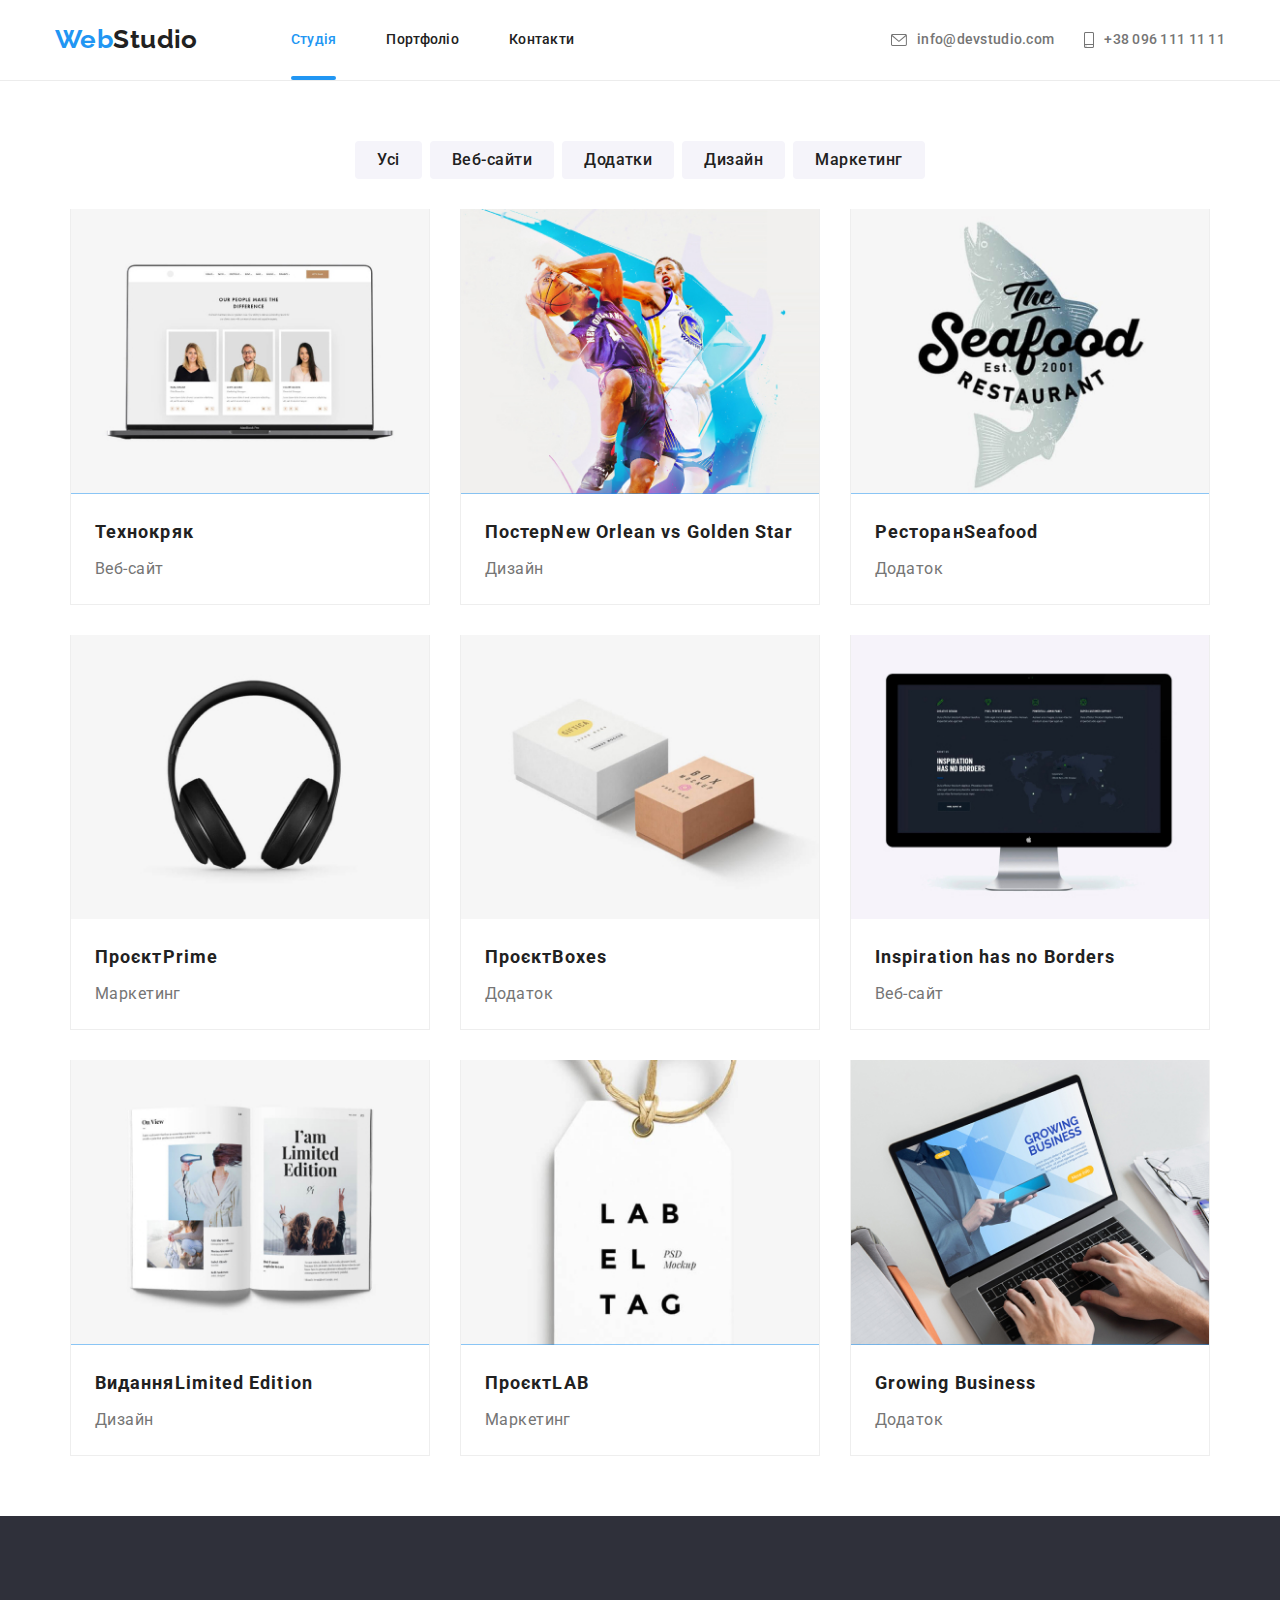
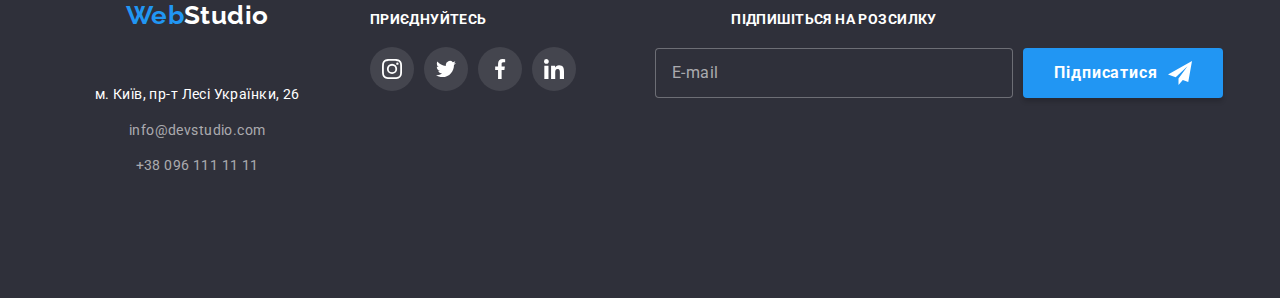
==== portfolio.html @ 37d32619 "adaptive" ====
<!DOCTYPE html>
<html lang="uk">

<head>
    <meta charset="UTF-8">
    <meta http-equiv="X-UA-Compatible" content="IE=edge">
    <meta name="viewport" content="width=device-width, initial-scale=1.0">
    <title>Document</title>
    <link rel="preconnect" href="https://fonts.googleapis.com">
    <link rel="preconnect" href="https://fonts.gstatic.com" crossorigin>
    <link
        href="https://fonts.googleapis.com/css2?family=Raleway:wght@700&family=Roboto:wght@400;500;700;900&display=swap"
        rel="stylesheet">
    <link rel="stylesheet"
        href="https://cdnjs.cloudflare.com/ajax/libs/modern-normalize/1.1.0/modern-normalize.min.css">
    <link rel="stylesheet" href="./css/styles.css">
    <link rel="stylesheet" href="./css/main.min.css">
</head>

<body>

    <!--header-->
    <header class="header">
        <div class="container cont-header">
            <nav class="navigation">
                <a href="./index.html" class="logo link"><span class="navigation__web">Web</span>Studio</a>
                <ul class="navigation-list list">
                    <li class="navigation-list__item"><a href="./index.html"
                            class="navigation-list__link navigation-list__link--current link">Студія</a></li>
                    <li class="navigation-list__item"><a href="./portfolio.html"
                            class="navigation-list__link link">Портфоліо</a></li>
                    <li class="navigation-list__item"><a href="#" class="navigation-list__link link">Контакти</a></li>
                </ul>
            </nav>
            <ul class="connection list">
                <li class="connection__item"><a href="mailto:info@devstudio.com" class="connection__contact link">
                        <svg class="mail-icon">
                            <use href="./images/icons.svg#icon-envelope"></use>
                        </svg>info@devstudio.com</a></li>
                <li class="connection__item"><a href="tel:+380961111111" class="connection__contact link">
                        <svg class="tell-icon">
                            <use href="./images/icons.svg#icon-smartphone"></use>
                        </svg>+38 096 111 11 11</a></li>
            </ul>
            <button type="button" class="menu-open" aria-expanded="false" aria-controls="mobile-menu">
                <svg width="40" height="40">
                    <use class="icon-menu" href="./images/icons.svg#icon-menu"></use>
                </svg>
            </button>
        </div>
        <div class="mobile-menu is-hidden">
            <div class="container">
                <div class="menu-content">
                    <div>
                        <button type="button" class="menu-close">
                            <svg width="40" height="40">
                                <use class="icon-cross" href="./images/icons.svg#icon-cross"></use>
                            </svg>
                        </button>

                        <nav class="mob-navigation">
                            <ul class="mob-navigation-list list">
                                <li class="mob-navigation-item"><a href="./index.html"
                                        class="mob-navigation-link mob-navigation-link--current link">Студія</a></li>
                                <li class="mob-navigation-item"><a href="./portfolio.html"
                                        class="mob-navigation-link link">Портфоліо</a></li>
                                <li class="mob-navigation-item"><a href="#"
                                        class="mob-navigation-link link">Контакти</a>
                                </li>
                            </ul>
                        </nav>
                    </div>
                    <div>
                        <ul class="mob-connection list">
                            <li class="mob-connection-item"><a href="tel:+380961111111" class="connection__tel link">
                                    +38 096 111 11 11</a></li>
                            <li class="mob-connection-item"><a href="mailto:info@devstudio.com"
                                    class="connection__email link">
                                    info@devstudio.com</a></li>
                        </ul>
                        <ul class="mob-social list">
                            <li class="mob-social-item"><a href="#" class="mob-social-link link">Instagram</a></li>
                            <li class="mob-social-item"><a href="#" class="mob-social-link link">Twitter</a></li>
                            <li class="mob-social-item"><a href="#" class="mob-social-link link">Facebook</a></li>
                            <li class="mob-social-item"><a href="#" class="mob-social-link link">LinkedIn</a></li>
                        </ul>
                    </div>
                </div>
            </div>
        </div>
    </header>

    <!-- Main-->
    <main class="main">
        <section class="projects section">
            <div class="container card-list">
                <h1 class="card-list__title visually-hidden">Проєкти</h1>
                <ul class="button list">
                    <li class="button__item"><button type="button" class="button__text">Усі</button></li>
                    <li class="button__item"><button type="button" class="button__text">Веб-сайти</button></li>
                    <li class="button__item"><button type="button" class="button__text">Додатки</button></li>
                    <li class="button__item"><button type="button" class="button__text">Дизайн</button></li>
                    <li class="button__item"><button type="button" class="button__text">Маркетинг</button></li>
                </ul>

                <ul class="card-list__set list">
                    <li class="card-list__item"><a href="#" class="card-list__link list link">
                            <div class="card-list__thumb">
                                <img src="./images/project1.jpg" class="card-list__image" alt="Проєкт1" width="370">
                                <p class="card-list__cover-text">
                                    Ресурс пропонує комплексні пропозиції з різним рівнем функціоналу та сервісів. Все
                                    це дозволить відвідувачу отримати вичерпні відомості про компанію чи приватну особу.
                                </p>
                            </div>
                            <div class="card-list__border">
                                <h2 class="card-list__name">Технокряк</h2>
                                <p class="card-list__text">Веб-сайт</p>
                            </div>
                        </a>
                    </li>
                    <li class="card-list__item"><a href="#" class="card-list__link list link">
                            <div class="card-list__thumb">
                                <img src="./images/project2.jpg" class="card-list__image" alt="Проєкт2" width="370">
                                <p class="card-list__cover-text">
                                    Ресурс пропонує комплексні пропозиції з різним рівнем функціоналу та сервісів. Все
                                    це дозволить відвідувачу отримати вичерпні відомості про компанію чи приватну особу.
                                </p>
                            </div>
                            <div class="card-list__border">
                                <h2 class="card-list__name">Постер<span lang="en">New Orlean vs Golden Star</span></h2>
                                <p class="card-list__text">Дизайн</p>
                            </div>
                        </a>
                    </li>
                    <li class="card-list__item"><a href="#" class="card-list__link list link">
                            <div class="card-list__thumb">
                                <img src="./images/project3.jpg" class="card-list__image" alt="Проєкт3" width="370">
                                <p class="card-list__cover-text">
                                    Ресурс пропонує комплексні пропозиції з різним рівнем функціоналу та сервісів. Все
                                    це дозволить відвідувачу отримати вичерпні відомості про компанію чи приватну особу.
                                </p>
                            </div>
                            <div class="card-list__border">
                                <h2 class="card-list__name">Ресторан<span lang="en">Seafood</span></h2>
                                <p class="card-list__text">Додаток</p>
                            </div>
                        </a>
                    </li>
                    <li class="card-list__item"><a href="#" class="card-list__link list link">
                            <div class="card-list__thumb">
                                <img src="./images/project4.jpg" class="card-list__image" alt="Проєкт4" width="370">
                                <p class="card-list__cover-text">
                                    Ресурс пропонує комплексні пропозиції з різним рівнем функціоналу та сервісів. Все
                                    це дозволить відвідувачу отримати вичерпні відомості про компанію чи приватну особу.
                                </p>
                            </div>
                            <div class="card-list__border">
                                <h2 class="card-list__name">Проєкт<span lang="en">Prime</span></h2>
                                <p class="card-list__text">Маркетинг</p>
                            </div>
                        </a>
                    </li>
                    <li class="card-list__item"><a href="#" class="card-list__link list link">
                            <div class="card-list__thumb">
                                <img src="./images/project5.jpg" class="card-list__image" alt="Проєкт5" width="370">
                                <p class="card-list__cover-text">
                                    Ресурс пропонує комплексні пропозиції з різним рівнем функціоналу та сервісів. Все
                                    це дозволить відвідувачу отримати вичерпні відомості про компанію чи приватну особу.
                                </p>
                            </div>
                            <div class="card-list__border">
                                <h2 class="card-list__name">Проєкт<span lang="en">Boxes</span></h2>
                                <p class="card-list__text">Додаток</p>
                            </div>
                        </a>
                    </li>
                    <li class="card-list__item"><a href="#" class="card-list__link list link">
                            <div class="card-list__thumb">
                                <img src="./images/project6.jpg" class="card-list__image" alt="Проєкт6" width="370">
                                <p class="card-list__cover-text">
                                    Ресурс пропонує комплексні пропозиції з різним рівнем функціоналу та сервісів. Все
                                    це дозволить відвідувачу отримати вичерпні відомості про компанію чи приватну особу.
                                </p>
                            </div>
                            <div class="card-list__border">
                                <h2 class="card-list__name"><span lang="en">Inspiration has no Borders</span></h2>
                                <p class="card-list__text">Веб-сайт</p>
                            </div>
                        </a>
                    </li>
                    <li class="card-list__item"><a href="#" class="card-list__link list link">
                            <div class="card-list__thumb">
                                <img src="./images/project7.jpg" class="card-list__image" alt="Проєкт7" width="370">
                                <p class="card-list__cover-text">
                                    Ресурс пропонує комплексні пропозиції з різним рівнем функціоналу та сервісів. Все
                                    це дозволить відвідувачу отримати вичерпні відомості про компанію чи приватну особу.
                                </p>
                            </div>
                            <div class="card-list__border">
                                <h2 class="card-list__name">Видання<span lang="en">Limited Edition</span></h2>
                                <p class="card-list__text">Дизайн</p>
                            </div>
                        </a>
                    </li>
                    <li class="card-list__item"><a href="#" class="card-list__link list link">
                            <div class="card-list__thumb">
                                <img src="./images/project8.jpg" class="card-list__image" alt="Проєкт8" width="370">
                                <p class="card-list__cover-text">
                                    Ресурс пропонує комплексні пропозиції з різним рівнем функціоналу та сервісів. Все
                                    це дозволить відвідувачу отримати вичерпні відомості про компанію чи приватну особу.
                                </p>
                            </div>
                            <div class="card-list__border">
                                <h2 class="card-list__name">Проєкт<span lang="en">LAB</span></h2>
                                <p class="card-list__text">Маркетинг</p>
                            </div>
                        </a>
                    </li>
                    <li class="card-list__item"><a href="#" class="card-list__link list link">
                            <div class="card-list__thumb">
                                <img src="./images/project9.jpg" class="card-list__image" alt="Проєкт9" width="370">
                                <p class="card-list__cover-text">
                                    Ресурс пропонує комплексні пропозиції з різним рівнем функціоналу та сервісів. Все
                                    це дозволить відвідувачу отримати вичерпні відомості про компанію чи приватну особу.
                                </p>
                            </div>
                            <div class="card-list__border">
                                <h2 class="card-list__name"><span lang="en">Growing Business</span></h2>
                                <p class="card-list__text">Додаток</p>
                            </div>
                        </a>
                    </li>
                </ul>
            </div>
        </section>
    </main>

    <!--footer-->

    <footer class="footer">
        <div class="footer-cont container">
            <div class="footer-cont_wrap">
                <div class="address">
                    <a href="./index.html" class="logo address__logo link"><span class="logo__web">Web</span>Studio</a>
                    <address>
                        <ul class="address__list list">
                            <li class="address__item"><a class="address__map link"
                                    href="https://goo.gl/maps/vWbxdvANgkh5WYvK6" target="_blank"
                                    rel="noopener noreferrer nofollow">м. Київ, пр-т Лесі Українки, 26</a>
                            </li>
                            <li class="address__item"><a href="mailto:info@devstudio.com" class="address__mail link">
                                    info@devstudio.com</a></li>
                            <li class="address__item"> <a href="tel:+380961111111" class="address__tel link">+38 096 111
                                    11
                                    11</a>
                            </li>
                        </ul>
                    </address>
                </div>
                <div class="footer__soc-container">
                    <p class="footer__title">приєднуйтесь</p>
                    <ul class="social list">
                        <li class="social__item social__item--gap"><a href=""
                                class="social__link social__link--color social__link--background-color link">
                                <svg width="20" height="20" class="social__icons">
                                    <use href="./images/icons.svg#icon-instagram"></use>
                                </svg>
                            </a>
                        </li>
                        <li class="social__item social__item--gap"><a href=""
                                class="social__link social__link--color social__link--background-color link">
                                <svg width="20" height="20" class="social__icons">
                                    <use href="./images/icons.svg#icon-twitter"></use>
                                </svg>
                            </a>
                        </li>
                        <li class="social__item social__item--gap"><a href=""
                                class="social__link social__link--color social__link--background-color link">
                                <svg width="20" height="20" class="social__icons">
                                    <use href="./images/icons.svg#icon-facebook"></use>
                                </svg>
                            </a>
                        </li>
                        <li class="social__item social__item--gap"><a href=""
                                class="social__link social__link--color social__link--background-color link">
                                <svg width="20" height="20" class="social__icons">
                                    <use href="./images/icons.svg#icon-linkedin"></use>
                                </svg>
                            </a>
                        </li>
                    </ul>
                </div>
            </div>

            <form class="subscription">
                <div class="input-set">
                    <label for="email" class="input-set__title">Підпишіться на розсилку</label>
                    <input type="email" name="e-mail" id="e-mail" class="input-set__input" placeholder="E-mail">
                </div>
                <button type="submit" class="subscription-button">Підписатися
                    <svg class="subscription-button__icon" width="24" height="24">
                        <use href="./images/icons.svg#icon-send"></use>
                    </svg>
                </button>
            </form>
        </div>
    </footer>

</body>

</html>
---- css/styles.css ----
html {
  box-sizing: border-box;
}
*,
*::before,
*::after {
  box-sizing: inherit;
}

:root {
  --primary-title-color: #212121;
  --primary-text-color: #757575;
  --accent-color: #2196f3;
  --primary-white-color: #ffffff;
  --secondary-bg-color: #2f303a;
  --third-bg-color: #f5f4fa;
  --footer-color: rgba(255, 255, 255, 0.6);
  --hero-btn-background: #188ce8;
  --header-border-color: #ececec;
  --project-border-color: #eeeeee;
  --secondary-text-color: #afb1b8;
  --bg-footer-soc: rgba(255, 255, 255, 0.1);
  --bg-cover-color: rgba(33, 150, 243, 0.9);
  --backdrop-color: rgba(0, 0, 0, 0.2);
  --activity-bg-color: rgba(47, 48, 58, 0.8);
  --modal-border-color: rgba(33, 33, 33, 0.2);
  --placeholder-color: rgba(117, 117, 117, 0.5);
  --border-input-color: rgba(255, 255, 255, 0.3);

  --transition-timing: cubic-bezier(0.4, 0, 0.2, 1);

  --main-font: "Roboto", sans-serif;
}

p,
h1,
h2,
h3 {
  margin: 0;
}
ul {
  margin: 0px;
}

body {
  font-family: var(--main-font);
  font-size: 14px;
  line-height: 1.71;
  letter-spacing: 0.03em;
  color: var(--primary-text-color);
  background-color: var(--primary-white-color);
}
.header-link,
.link {
  text-decoration: none;
}
.list {
  list-style: none;
  padding: 0;
  margin: 0;
}
.visually-hidden {
  position: absolute;
  width: 1px;
  height: 1px;
  margin: -1px;
  border: 0;
  padding: 0;
  white-space: nowrap;
  clip-path: inset(100%);
  clip: rect(0 0 0 0);
  overflow: hidden;
}
.container {
  width: 1200px;
  margin: 0 auto;
  padding-left: 15px;
  padding-right: 15px;
}
.section {
  padding-top: 60px;
  padding-bottom: 60px;
}

/* HEADER */

.cont-header {
  display: flex;
  align-items: center;
}
.header {
  border-bottom: 1px solid var(--header-border-color);
}
.logo {
  display: flex;
  padding-top: 24px;
  padding-bottom: 24px;
  margin-right: 93px;
  font-family: "Raleway", sans-serif;
  font-weight: 700;
  font-size: 26px;
  line-height: 1.19;
  color: var(--primary-title-color);
}
.navigation__web {
  font-family: "Raleway", sans-serif;
  font-weight: 700;
  font-size: 26px;
  line-height: 1.19;
  color: var(--accent-color);
}
.navigation {
  display: flex;
}
.navigation-list {
  display: flex;
  align-items: center;
}
.navigation-list .navigation-list__item:not(:last-child) {
  margin-right: 50px;
}

.navigation-list__link {
  position: relative;
  display: flex;
  font-weight: 500;
  font-size: 14px;
  line-height: 1.14;
  letter-spacing: 0.02em;
  color: var(--primary-title-color);
  transition: color 250ms cubic-bezier(0.4, 0, 0.2, 1);
  padding-top: 32px;
  padding-bottom: 32px;
}
.navigation-list__link:hover,
.navigation-list__link:focus {
  color: var(--accent-color);
}
.navigation-list__link--current::after {
  content: "";
  position: relative;
  display: block;
  width: 100%;
  height: 4px;
  background-color: var(--accent-color);
  border-radius: 2px;
  left: 0;
  bottom: 0;
  opacity: 1;
}
.navigation-list__link::after {
  content: "";
  position: absolute;
  display: block;
  width: 100%;
  height: 4px;
  background-color: var(--accent-color);
  border-radius: 2px;
  left: 0;
  bottom: 0;
  opacity: 0;
  transition: opacity 250ms cubic-bezier(0.4, 0, 0.2, 1);
}
.navigation-list__link:hover::after {
  opacity: 1;
}

.navigation-list__link--current {
  color: var(--accent-color);
}

.navigation-list__link--current::after {
  color: var(--accent-color);
  opacity: 1;
}
.navigation .navigation-list__item:not(:last-child) {
  margin-right: 30px;
}
.connection {
  display: flex;
  margin-left: auto;
  align-items: center;
}
.connection .connection__item:not(:last-child) {
  margin-right: 30px;
}
.connection__contact {
  display: flex;
  align-items: center;
  font-weight: 500;
  font-size: 12px;
  line-height: 1.14;
  letter-spacing: 0.02em;
  color: var(--primary-text-color);
  fill: var(--primary-text-color);
  text-decoration: none;
  transition: color 250ms cubic-bezier(0.4, 0, 0.2, 1);
}
.connection__contact:hover,
.connection__contact:focus {
  color: var(--accent-color);
}
.mail-icon {
  fill: currentColor;
  margin-right: 10px;
}
.tell-icon {
  fill: currentColor;
  margin-right: 10px;
}

/* STUDIO */

/* Hero */

.hero {
  background-color: var(--secondary-bg-color);
  text-align: center;
  background-image: linear-gradient(
      rgba(47, 48, 58, 0.4),
      rgba(47, 48, 58, 0.4)
    ),
    url("../images/herobg.jpg");
  background-repeat: no-repeat;
  background-size: cover;
  background-position: center;
  max-width: 1600px;
  padding-top: 200px;
  padding-bottom: 200px;
  margin: auto;
}
.hero-container {
  max-width: 696px;
}
.hero-container__title {
  display: inline-block;
  margin-bottom: 30px;
  font-weight: 900;
  font-size: 44px;
  line-height: 1.36;
  letter-spacing: 0.06em;
  text-transform: uppercase;
  color: var(--primary-white-color);
}
.btn {
  border: none;
  padding: 10px 32px;
  border-radius: 4px;
  min-width: 200px;
  font-family: inherit;
  font-weight: 700;
  font-size: 16px;
  line-height: 1.9;
  letter-spacing: 0.06em;
  color: var(--primary-white-color);
  background: var(--accent-color);
  cursor: pointer;
  transition: color 250ms cubic-bezier(0.4, 0, 0.2, 1);
}
.btn:hover,
.btn:focus {
  background-color: var(--hero-btn-background);
}

/* Features */

.feature__list {
  display: flex;
}

.feature-list__item {
  width: 270px;
}
.feature-list__icon {
  display: flex;
  width: 270px;
  height: 120px;
  align-items: center;
  justify-content: center;
  background-color: var(--third-bg-color);
  margin-bottom: 30px;
  border-radius: 4px;
}

.feature-list__name {
  margin-bottom: 10px;
  font-size: 14px;
  line-height: 1.17;
  letter-spacing: 0.03em;
  text-transform: uppercase;
  color: var(--primary-title-color);
}
/* .feature__list .feature-list__item:not(:last-child) {
  margin-right: 30px; */
/* } */
/* Activity */

.no-padding {
  padding-top: 0;
}
.cards__title {
  margin-bottom: 50px;
  font-size: 36px;
  line-height: 1.17;
  text-align: center;
  color: var(--primary-title-color);
}
.cards__list {
  display: flex;
}
.cards__list .cards__item:not(:last-child) {
  margin-right: 30px;
}
.cards__img {
  display: block;
  width: 100%;
  height: auto;
}
.cards__thumb {
  position: relative;
}
.cards__text {
  position: absolute;
  bottom: 0;
  display: flex;
  align-items: center;
  justify-content: center;
  height: 70px;
  width: 100%;
  font-weight: 700;
  font-size: 14px;
  line-height: 1.14;
  text-align: center;
  letter-spacing: 0.03em;
  text-transform: uppercase;
  color: var(--primary-white-color);
  background-color: var(--activity-bg-color);
}

/* Staff */

.team {
  background-color: var(--third-bg-color);
}
.card-set__list {
  display: flex;
}
.card-set__item {
  width: 270px;
  box-shadow: 0px 1px 3px rgba(0, 0, 0, 0.12), 0px 1px 1px rgba(0, 0, 0, 0.14),
    0px 2px 1px rgba(0, 0, 0, 0.2);
  border-radius: 0px 0px 4px 4px;
  background-color: var(--primary-white-color);
  padding-bottom: 30px;
}
/* .card-set__list .card-set__item:not(:last-child) {
  margin-right: 0px;
} */
.card-set__title {
  margin-bottom: 50px;
  font-size: 36px;
  line-height: 1.17;
  text-align: center;
  color: var(--primary-title-color);
}
.card-set__card {
  margin-top: 0;
  margin-bottom: 30px;
}
.card-set__name {
  margin-bottom: 10px;
  font-weight: 500;
  font-size: 16px;
  line-height: 1.19;
  text-align: center;
  color: var(--primary-title-color);
}
.card-set__text {
  margin-bottom: 30px;
  font-size: 16px;
  line-height: 1.19;
  text-align: center;
  margin-bottom: 16px;
  color: var(--primary-text-color);
}
.social {
  display: flex;
  justify-content: center;
  align-items: center;
}
.social__item {
  width: 44px;
  height: 44px;
}
.social__icons {
  fill: currentColor;
}
.social__item:not(:last-child) {
  margin-right: 10px;
}
.social__link {
  width: 100%;
  height: 100%;
  display: flex;
  border-radius: 50%;
  justify-content: center;
  align-items: center;
  color: var(--secondary-text-color);
  transition: background-color 250ms cubic-bezier(0.4, 0, 0.2, 1),
    color 250ms cubic-bezier(0.4, 0, 0.2, 1);
}
.social__link:hover,
.social__link:focus {
  color: var(--primary-white-color);
  background-color: var(--accent-color);
}

/*Customers*/

.icon-set__list {
  display: flex;
}
.icon-set__title {
  margin-bottom: 50px;
  font-size: 36px;
  line-height: 1.17;
  text-align: center;
  color: var(--primary-title-color);
}
.icon-set__item {
  width: 170px;
  height: 92px;
}

.icon-set__link {
  width: 100%;
  height: 100%;
  display: flex;
  justify-content: center;
  align-items: center;
  color: var(--secondary-text-color);
  border: 1px solid var(--secondary-text-color);
  border-radius: 4px;
  transition: color 250ms cubic-bezier(0.4, 0, 0.2, 1),
    border 250ms cubic-bezier(0.4, 0, 0.2, 1);
}
.icon-set__link:hover {
  color: var(--accent-color);
  border: 1px solid var(--accent-color);
}
/* .icon-set__item:not(:last-child) {
  margin-right: 30px;
} */
.icon-set__icon {
  fill: currentColor;
}

/* PORTFOLIO */

.button {
  display: flex;
  margin-bottom: 50px;
  justify-content: center;
}
.button .button__item:not(:last-child) {
  margin-right: 8px;
}
.button__text {
  padding: 6px 22px;
  border-radius: 4px;
  border: none;
  font-family: inherit;
  font-weight: 500;
  font-size: 16px;
  line-height: 1.63;
  letter-spacing: 0.03em;
  color: var(--primary-title-color);
  background: var(--third-bg-color);
  cursor: pointer;
  transition: color 250ms cubic-bezier(0.4, 0, 0.2, 1),
    background-color 250ms cubic-bezier(0.4, 0, 0.2, 1),
    box-shadow 250ms cubic-bezier(0.4, 0, 0.2, 1);
}
.button__text:hover,
.button__text:focus {
  color: var(--primary-white-color);
  background: var(--accent-color);
  box-shadow: 0px 3px 1px rgba(0, 0, 0, 0.1), 0px 1px 2px rgba(0, 0, 0, 0.08),
    0px 2px 2px rgba(0, 0, 0, 0.12);
}
.card-list__set {
  display: flex;
  flex-wrap: wrap;
}
.card-list__item {
  /* width: 370px; */
  /* margin-right: 30px;
  margin-bottom: 30px; */
  border-left: 1px solid var(--project-border-color);
  border-bottom: 1px solid var(--project-border-color);
  border-right: 1px solid var(--project-border-color);
}
.card-list__item:nth-last-child(-n + 3) {
  margin-bottom: 0;
}
.card-list__item:nth-child(3n) {
  margin-right: 0;
}
.card-list__image {
  margin-top: 0;
}
.card-list__thumb {
  position: relative;
  overflow: hidden;
}
.card-list__image {
  display: block;
  height: auto;
  width: 100%;
}
.card-list__cover-text {
  position: absolute;
  top: 0;
  font-weight: 400;
  font-size: 18px;
  line-height: 1.6;
  letter-spacing: 0.03em;
  color: var(--primary-white-color);
  background-color: var(--bg-cover-color);
  padding: 63px 24px;
  height: 100%;
  transform: translateY(100%);
  transition: transform 250ms cubic-bezier(0.4, 0, 0.2, 1);
}
.card-list__item:hover .card-list__cover-text {
  transform: translateY(0);
}
.card-list__name {
  margin-bottom: 4px;
  font-size: 18px;
  line-height: 2;
  letter-spacing: 0.06em;
  color: var(--primary-title-color);
}
.card-list__text {
  font-size: 16px;
  line-height: 1.88;
  color: var(--primary-text-color);
}
.card-list__title,
.card-list__text {
  text-decoration: none;
}
.card-list__border {
  padding-top: 20px;
  padding-bottom: 20px;
  padding-left: 24px;
  padding-right: 24px;
}
.card-list__link {
  display: block;
  transform: box-shadow 250ms cubic-bezier(0.4, 0, 0.2, 1);
}
.card-list__link:hover,
.card-list__link:focus {
  box-shadow: 0px 1px 1px rgba(0, 0, 0, 0.12), 0px 4px 4px rgba(0, 0, 0, 0.06),
    1px 4px 6px rgba(0, 0, 0, 0.16);
}

/* footer */

.footer {
  padding-top: 60px;
  padding-bottom: 60px;
  display: block;
  background: var(--secondary-bg-color);
}
.footer-cont {
  display: flex;
  align-items: baseline;
}
.address__logo {
  display: block;
  margin-top: 0;
  margin-bottom: 28px;
  font-family: "Raleway";
  font-weight: 700;
  font-size: 26px;
  line-height: 1.19;
  color: var(--primary-white-color);
}
.logo__web {
  font-family: "Raleway";
  font-weight: 700;
  font-size: 26px;
  line-height: 1.19;
  color: var(--accent-color);
}
.address__map {
  display: block;
  margin-top: 0;
  font-style: normal;
  color: var(--primary-white-color);
  transition: color 250ms cubic-bezier(0.4, 0, 0.2, 1);
}
.address___map:hover,
.address__map:focus {
  color: var(--accent-color);
}
.address__mail {
  display: block;
  margin-top: 0;
  font-style: normal;
  color: var(--footer-color);
  transition: color 250ms cubic-bezier(0.4, 0, 0.2, 1);
}
.address__mail:hover {
  color: var(--accent-color);
}
.address__tel {
  display: block;
  margin-top: 0;
  font-style: normal;
  color: var(--footer-color);
  transition: color 250ms cubic-bezier(0.4, 0, 0.2, 1);
}
.address__tel:hover {
  color: var(--accent-color);
}
.address__list .address__item:not(:last-child) {
  margin-bottom: 12px;
}
.footer__address {
  display: inline-block;
}
.footer__soc-container {
  display: inline-block;
  /* margin-left: 70px; */
}
.footer__title {
  font-weight: 700;
  margin-bottom: 20px;
  font-size: 14px;
  line-height: 1.17;
  letter-spacing: 0.03em;
  text-transform: uppercase;
  color: var(--primary-white-color);
}

.social__item--gap:not(:last-child) {
  margin-right: 10px;
}
.social__link--color {
  color: var(--primary-white-color);
}
.social__link--background-color {
  background-color: var(--bg-footer-soc);
}

.input-set {
  /* display: inline-block; */
  display: flex;
  flex-direction: column;
}
.input-set__title {
  font-weight: 700;
  font-size: 14px;
  line-height: 1.14;
  letter-spacing: 0.03em;
  text-transform: uppercase;
  color: var(--primary-white-color);
}
.input-set__input {
  width: 100%;
  height: 50px;
  outline: none;
  color: var(--primary-white-color);
  border: 1px solid var(--border-input-color);
  border-radius: 4px;
  background-color: var(--secondary-bg-color);

  display: flex;
  align-items: center;
  padding-left: 16px;
  margin-top: 20px;
}
.input-set__input::placeholder {
  font-weight: 400;
  font-size: 16px;
  line-height: 1.25;
  letter-spacing: 0.03em;
  color: var(--footer-color);
  transition: border-color 250ms cubic-bezier(0.4, 0, 0.2, 1);
}
.input-set__input:hover,
.input-set__input:focus {
  border-color: var(--accent-color);
}
.subscription-button {
  display: flex;
  justify-content: center;
  align-items: center;
  border: none;
  border-radius: 4px;
  min-width: 200px;
  height: 50px;
  font-family: inherit;
  font-weight: 700;
  font-size: 16px;
  line-height: 1.88;
  padding: 6px 22px;
  letter-spacing: 0.06em;
  color: var(--primary-white-color);
  background: var(--accent-color);
  box-shadow: 0px 4px 4px rgba(0, 0, 0, 0.15);
  margin-left: 10px;
  cursor: pointer;
  transition: color 250ms cubic-bezier(0.4, 0, 0.2, 1);
}
.subscription-button:hover,
.subscription-button:focus {
  background-color: var(--hero-btn-background);
}
.subscription-button__icon {
  fill: currentColor;
  margin-left: 10px;
}
.subscription {
  display: flex;
  align-items: flex-end;
  margin-left: auto;
}

.backdrop {
  position: fixed;
  top: 0;
  left: 0;
  width: 100%;
  height: 100%;
  background-color: var(--backdrop-color);
  transition: opacity 250ms cubic-bezier(0.4, 0, 0.2, 1),
    visibility 250ms cubic-bezier(0.4, 0, 0.2, 1);
}
.modal {
  position: absolute;
  top: 50%;
  left: 50%;
  transform: translate(-50%, -50%) scale(1);
  width: 528px;
  min-height: 581px;
  background-color: var(--primary-white-color);
  border-radius: 4px;
  transition: transform 250ms cubic-bezier(0.4, 0, 0.2, 1);
  padding: 40px;
}
.backdrop.is-hidden .modal {
  transform: translate(-50%, -50%) scaleY(0);
}
.modal-close {
  position: absolute;
  display: flex;
  top: 8px;
  right: 8px;
  width: 30px;
  height: 30px;
  background-color: var(--primary-white-color);
  border: 1px solid rgba(0, 0, 0, 0.1);
  border-radius: 50%;
  align-items: center;
  justify-content: center;
  cursor: pointer;
  transition: fill 250ms cubic-bezier(0.4, 0, 0.2, 1);
}
.modal-close:hover,
.modal-close:focus {
  fill: var(--accent-color);
}
.backdrop.is-hidden {
  visibility: hidden;
  opacity: hidden;
  pointer-events: none;
}

.form__heading {
  font-weight: 700;
  font-size: 20px;
  line-height: 1.15;
  letter-spacing: 0.03em;
  color: var(--primary-title-color);
  margin-bottom: 12px;
  text-align: center;
}
.input-wrapper__input {
  display: flex;
  outline: none;
  width: 100%;
  height: 40px;
  border: 1px solid var(--modal-border-color);
  border-radius: 4px;
  padding-left: 42px;
  margin-bottom: 10px;
  cursor: pointer;
  transition: border-color 250ms cubic-bezier(0.4, 0, 0.2, 1);
}
.input-group {
  display: block;
}

.input-group__text {
  display: block;
  font-weight: 400;
  font-size: 12px;
  line-height: 1.17;
  letter-spacing: 0.01em;
  color: var(--primary-text-color);
  margin-bottom: 4px;
}
.input-group__input {
  display: flex;
  width: 100%;
  height: 120px;
  border: 1px solid var(--modal-border-color);
  border-radius: 4px;
  padding: 12px 16px;
  resize: none;
  margin-bottom: 20px;
  cursor: pointer;
  outline: none;

  transition: border-color 250ms cubic-bezier(0.4, 0, 0.2, 1);
}
.input-group__input:hover,
.input-group__input:focus {
  border-color: var(--accent-color);
}
.input-wrapper__icon {
  position: absolute;
  top: 50%;
  left: 12px;
  transform: translateY(-50%);
  transition: fill 250ms cubic-bezier(0.4, 0, 0.2, 1);
}
.input-wrapper {
  position: relative;
}
.input-wrapper__input:hover,
.input-wrapper__input:focus {
  border-color: var(--accent-color);
}
.input-wrapper__input:hover + svg,
.input-wrapper__input:focus + svg {
  fill: var(--accent-color);
}
.input-group__input::placeholder {
  font-weight: 400;
  font-size: 12px;
  line-height: 1.17;
  letter-spacing: 0.01em;
  color: var(--placeholder-color);
}

/*checkbox*/

.input-group__label {
  display: flex;
  align-items: center;
  justify-content: center;
  margin-top: 0;
  font-size: 14px;
}
.input-group__a-checkbox {
  color: rgba(33, 150, 243, 1);
}
.input-group__check {
  width: 16px;
  height: 15px;
  border: 2px solid var(--primary-title-color);
  border-radius: 2px;
  margin-right: 8px;
  display: flex;
  align-items: center;
  justify-content: center;
  transition: fill 250ms cubic-bezier(0.4, 0, 0.2, 1);
}
.input-group__check svg {
  fill: transparent;
}
.input-group__checkbox:checked + label > .input-group__check {
  border: none;
  background-color: var(--accent-color);
}
.input-group__checkbox:checked + label > .input-group__check svg {
  fill: var(--primary-white-color);
}
.send-button {
  border: none;
  padding: 10px 52px;
  border-radius: 4px;
  min-width: 200px;

  font-family: inherit;
  font-weight: 700;
  font-size: 16px;
  line-height: 1.9;
  letter-spacing: 0.06em;
  color: var(--primary-white-color);
  background: var(--accent-color);
  box-shadow: 0px 4px 4px rgba(0, 0, 0, 0.15);
  cursor: pointer;
  transition: color 250ms cubic-bezier(0.4, 0, 0.2, 1);
  display: block;
  margin-top: 30px;
  margin-bottom: 0;
  margin-left: auto;
  margin-right: auto;
}
.send-button:hover,
.send-button:focus {
  background-color: var(--hero-btn-background);
}
---- css/main.min.css ----
p,h1,h2,h3{margin:0}ul{margin:0px}.list{padding:0;margin:0}html{box-sizing:border-box}.navigation__link,.link{text-decoration:none}.list{list-style:none}body{font-family:var(--main-font);font-size:14px;line-height:1.71;letter-spacing:.03em;color:var(--primary-text-color);background-color:var(--primary-white-color)}*,*::before,*::after{box-sizing:inherit}button{cursor:pointer}.visually-hidden{position:absolute;width:1px;height:1px;margin:-1px;border:0;padding:0;white-space:nowrap;-webkit-clip-path:inset(100%);clip-path:inset(100%);clip:rect(0 0 0 0);overflow:hidden}:root{--primary-title-color: #212121;--primary-text-color: #757575;--accent-color: #2196f3;--primary-white-color: #ffffff;--secondary-bg-color: #2f303a;--third-bg-color: #f5f4fa;--footer-color: rgba(255, 255, 255, 0.6);--hero-btn-background: #188ce8;--header-border-color: #ececec;--project-border-color: #eeeeee;--secondary-text-color: #afb1b8;--bg-footer-soc: rgba(255, 255, 255, 0.1);--bg-cover-color: rgba(33, 150, 243, 0.9);--backdrop-color: rgba(0, 0, 0, 0.2);--activity-bg-color: rgba(47, 48, 58, 0.8);--modal-border-color: rgba(33, 33, 33, 0.2);--placeholder-color: rgba(117, 117, 117, 0.5);--border-input-color: rgba(255, 255, 255, 0.3);--transition-timing: cubic-bezier(0.4, 0, 0.2, 1);--main-font: "Roboto", sans-serif}.container{width:100%;margin:0 auto;padding-left:15px;padding-right:15px}@media screen and (min-width: 480px){.container{width:480px}}@media screen and (min-width: 768px){.container{width:768px}}@media screen and (min-width: 1200px){.container{width:1200px}}@media screen and (max-width: 480px){.section{padding-top:60px;padding-bottom:60px}}.cont-header{display:flex;align-items:center;height:80px}.header{border-bottom:1px solid var(--header-border-color);position:relative}.logo{display:flex;padding-top:24px;padding-bottom:24px;margin-right:auto;font-family:"Raleway",sans-serif;font-weight:700;font-size:26px;line-height:1.19;color:var(--primary-title-color)}@media screen and (min-width: 768px){.logo{margin-right:88px}}@media screen and (min-width: 1200px){.logo{margin-right:93px}}.navigation__web{font-family:"Raleway",sans-serif;font-weight:700;font-size:26px;line-height:1.19;color:var(--accent-color)}.navigation{display:flex}.navigation-list{display:flex;align-items:center;display:none}.navigation-list .navigation-list__item:not(:last-child){margin-right:50px}@media screen and (min-width: 768px){.navigation-list{display:flex;margin-right:50px}}.navigation-list__link{position:relative;display:flex;font-weight:500;font-size:14px;line-height:1.14;letter-spacing:.02em;color:var(--primary-title-color);transition:color 250ms cubic-bezier(0.4, 0, 0.2, 1);padding-top:32px;padding-bottom:32px}.navigation-list__link:hover{color:var(--accent-color)}.navigation-list__link:hover::after{opacity:1}.navigation-list__link:focus{color:var(--accent-color)}.navigation-list__link::after{content:"";position:absolute;display:block;width:100%;height:4px;background-color:var(--accent-color);border-radius:2px;left:0;bottom:0;opacity:0;transition:opacity 250ms cubic-bezier(0.4, 0, 0.2, 1)}.navigation-list__link--current{color:var(--accent-color)}.navigation-list__link--current::after{content:"";position:absolute;display:block;width:100%;height:4px;background-color:var(--accent-color);border-radius:2px;left:0;bottom:0;opacity:1}.connection{display:flex;margin-left:auto;align-items:center;display:none}@media screen and (min-width: 768px){.connection .connection__item:not(:last-child){margin-right:0}}@media screen and (min-width: 1200px){.connection .connection__item:not(:last-child){margin-right:30px}}@media screen and (min-width: 768px){.connection{display:block}}@media screen and (min-width: 1200px){.connection{display:flex}}.connection__contact{display:flex;align-items:center;font-weight:500;font-size:12px;line-height:1.7;letter-spacing:.02em;color:var(--primary-text-color);fill:var(--primary-text-color);text-decoration:none;transition:color 250ms cubic-bezier(0.4, 0, 0.2, 1)}.connection__contact:hover,.connection__contact:focus{color:var(--accent-color)}@media screen and (min-width: 1200px){.connection__contact{font-size:14px;line-height:1.14}}.mail-icon{fill:currentColor;margin-right:10px}@media screen and (min-width: 768px){.mail-icon{height:10px;width:14px}}@media screen and (min-width: 1200px){.mail-icon{height:12px;width:16px}}.tell-icon{fill:currentColor;margin-right:10px}@media screen and (min-width: 768px){.tell-icon{height:14px;width:10px}}@media screen and (min-width: 1200px){.tell-icon{height:16px;width:10px}}.menu-open{display:inline-flex;margin-left:auto;padding:0;border:none;background-color:rgba(0,0,0,0);transition:fill 250ms cubic-bezier(0.4, 0, 0.2, 1)}.menu-open:hover,.menu-open:focus{fill:var(--accent-color)}@media screen and (min-width: 768px){.menu-open{display:none}}.mobile-menu{position:fixed;width:100vw;height:100vh;background-color:var(--primary-white-color);top:0px;left:0px;right:0px;transition:left 250ms cubic-bezier(0.4, 0, 0.2, 1),visibility 250ms cubic-bezier(0.4, 0, 0.2, 1)}.mobile-menu .container{display:block;height:100%;padding-left:40px}.mobile-menu.is-hidden{left:-1000px;right:auto}@media screen and (min-width: 768px){.mobile-menu{display:none}}.menu-close{display:block;margin-left:auto;margin-right:0;border:none;background-color:rgba(0,0,0,0);transition:fill 250ms cubic-bezier(0.4, 0, 0.2, 1)}.menu-close:hover,.menu-close:focus{fill:var(--accent-color)}.mob-navigation-link{font-weight:500;font-size:40px;line-height:1.18;letter-spacing:.02em;color:var(--primary-title-color)}.mob-navigation-link:hover,.mob-navigation-link:focus{color:var(--accent-color)}.mob-navigation-item:not(:last-child){margin-bottom:32px}.connection__tel{font-weight:500;font-size:34px;line-height:1.18;letter-spacing:.02em;color:var(--accent-color)}.connection__email{font-weight:500;font-size:24px;line-height:1.17;letter-spacing:.02em;color:var(--primary-text-color)}.mob-social{display:flex;flex-wrap:wrap}.mob-social-link{font-weight:500;font-size:18px;line-height:22px;letter-spacing:.02em;color:var(--accent-color)}.mob-social-item{padding-right:10px}.mob-social-item:not(:last-child){margin-right:10px}.mob-social-item:not(:last-child){border-right:1px solid rgba(33,33,33,.2)}.mob-connection-item:not(:last-child){margin-bottom:32px}.mob-connection{margin-bottom:64px}.menu-content{padding-top:21px;padding-right:0;padding-bottom:48px;padding-left:0;display:flex;flex-direction:column;height:100vh;justify-content:space-between}.hero{text-align:center;background-image:linear-gradient(rgba(47, 48, 58, 0.4), rgba(47, 48, 58, 0.4)),url("../images/herobg_mobile.jpg");background-repeat:no-repeat;background-size:cover;background-position:center;max-width:1600px;padding-top:200px;padding-bottom:200px;margin:auto}@media(min-device-pixel-ratio: 2),(-webkit-min-device-pixel-ratio: 2),(min-resolution: 192dpi),(min-resolution: 2dppx){.hero{background-image:linear-gradient(rgba(47, 48, 58, 0.4), rgba(47, 48, 58, 0.4)),url("../images/herobg_mobile-2x.jpg")}}@media screen and (min-width: 768px){.hero{background-image:linear-gradient(rgba(47, 48, 58, 0.4), rgba(47, 48, 58, 0.4)),url("../images/herobg_tablet.jpg")}}@media screen and (min-width: 768px)and (min-device-pixel-ratio: 2),screen and (min-width: 768px)and (-webkit-min-device-pixel-ratio: 2),screen and (min-width: 768px)and (min-resolution: 192dpi),screen and (min-width: 768px)and (min-resolution: 2dppx){.hero{background-image:linear-gradient(rgba(47, 48, 58, 0.4), rgba(47, 48, 58, 0.4)),url("../images/herobg_tablet-2x.jpg")}}@media screen and (min-width: 1200px){.hero{background-image:linear-gradient(rgba(47, 48, 58, 0.4), rgba(47, 48, 58, 0.4)),url("../images/herobg.jpg")}}@media screen and (min-width: 1200px)and (min-device-pixel-ratio: 2),screen and (min-width: 1200px)and (-webkit-min-device-pixel-ratio: 2),screen and (min-width: 1200px)and (min-resolution: 192dpi),screen and (min-width: 1200px)and (min-resolution: 2dppx){.hero{background-image:linear-gradient(rgba(47, 48, 58, 0.4), rgba(47, 48, 58, 0.4)),url("../images/herobg-2x.jpg")}}@media screen and (min-width: 768px){.hero-container{max-width:390px}}@media screen and (min-width: 1200px){.hero-container{max-width:696px}}.hero-container__title{display:inline-block;margin-bottom:30px;font-weight:900;font-size:26px;line-height:1.36;letter-spacing:.06em;text-transform:uppercase;color:var(--primary-white-color)}@media screen and (min-width: 768px){.hero-container__title{max-width:360px}}@media screen and (min-width: 1200px){.hero-container__title{font-size:44px;max-width:696px}}.btn{border:none;padding:10px 32px;border-radius:4px;min-width:200px;font-family:inherit;font-weight:700;font-size:16px;line-height:1.9;letter-spacing:.06em;color:var(--primary-white-color);background:var(--accent-color);transition:color 250ms cubic-bezier(0.4, 0, 0.2, 1)}.btn:hover,.btn:focus{background-color:var(--hero-btn-background)}.feature__list{display:flex;flex-wrap:wrap;justify-content:center;gap:30px}.feature-list__item{flex-basis:100%}@media screen and (min-width: 768px){.feature-list__item{flex-basis:calc((100% - 60px)/2)}}@media screen and (min-width: 1200px){.feature-list__item{flex-basis:calc((100% - 120px)/4)}}.feature-list__icon{display:flex;width:100%;height:120px;align-items:center;justify-content:center;background-color:var(--third-bg-color);margin-bottom:30px;border-radius:4px}.feature-list__name{margin-bottom:10px;font-size:14px;line-height:1.17;letter-spacing:.03em;text-transform:uppercase;color:var(--primary-title-color);margin-left:auto;margin-right:auto;text-align:center}@media screen and (min-width: 768px){.feature-list__name{text-align:left}}@media screen and (max-width: 1199px){.activity{display:none}}.no-padding{padding-top:0}.cards__title{margin-bottom:50px;font-size:36px;line-height:1.17;text-align:center;color:var(--primary-title-color)}.cards__list{display:flex}.cards__list .cards__item:not(:last-child){margin-right:30px}.cards__img{display:block;width:100%;height:auto}.cards__thumb{position:relative}.cards__text{position:absolute;bottom:0;display:flex;align-items:center;justify-content:center;height:70px;width:100%;font-weight:700;font-size:14px;line-height:1.14;text-align:center;letter-spacing:.03em;text-transform:uppercase;color:var(--primary-white-color);background-color:var(--activity-bg-color)}.team{background-color:var(--third-bg-color)}.card-set__list{display:flex;flex-wrap:wrap;justify-content:center;gap:30px}.card-set__item{flex-basis:100%;box-shadow:0px 1px 3px rgba(0,0,0,.12),0px 1px 1px rgba(0,0,0,.14),0px 2px 1px rgba(0,0,0,.2);border-radius:0px 0px 4px 4px;background-color:var(--primary-white-color)}@media screen and (min-width: 768px){.card-set__item{flex-basis:calc((100% - 60px)/2)}}@media screen and (min-width: 1200px){.card-set__item{flex-basis:calc((100% - 120px)/4)}}.card-set__title{margin-bottom:50px;font-size:36px;line-height:1.17;text-align:center;color:var(--primary-title-color)}.card-set__card{margin-top:0;margin-bottom:30px;width:100%}.card-set__name{margin-bottom:10px;font-weight:500;font-size:16px;line-height:1.19;text-align:center;color:var(--primary-title-color)}.card-set__text{margin-bottom:30px;font-size:16px;line-height:1.19;text-align:center;margin-bottom:16px;color:var(--primary-text-color)}.social{display:flex;justify-content:center;align-items:center}.social__item{width:44px;height:44px}.social__item:not(:last-child){margin-right:10px}.social__icons{fill:currentColor}.social__link{width:100%;height:100%;display:flex;border-radius:50%;justify-content:center;align-items:center;color:var(--secondary-text-color);transition:background-color 250ms cubic-bezier(0.4, 0, 0.2, 1),color 250ms cubic-bezier(0.4, 0, 0.2, 1)}.social__link:hover,.social__link:focus{color:var(--primary-white-color);background-color:var(--accent-color)}.icon-set__list{display:flex;flex-wrap:wrap;justify-content:center;gap:30px}.icon-set__title{margin-bottom:50px;font-size:36px;line-height:1.17;text-align:center;color:var(--primary-title-color)}.icon-set__item{flex-basis:calc((100% - 60px)/2)}@media screen and (min-width: 768px){.icon-set__item{flex-basis:calc((100% - 90px)/3)}}@media screen and (min-width: 1200px){.icon-set__item{flex-basis:calc((100% - 180px)/6)}}.icon-set__link{width:100%;height:100%;display:flex;justify-content:center;align-items:center;color:var(--secondary-text-color);border:1px solid var(--secondary-text-color);border-radius:4px;transition:color 250ms cubic-bezier(0.4, 0, 0.2, 1),border 250ms cubic-bezier(0.4, 0, 0.2, 1)}.icon-set__link:hover{color:var(--accent-color);border:1px solid var(--accent-color)}.icon-set__icon{fill:currentColor}.button{display:flex;flex-wrap:wrap;margin-bottom:40px;justify-content:flex-start}.button .button__item:not(:last-child){margin-right:8px}@media screen and (max-width: 767px){.button{width:329px;height:97px}}@media screen and (min-width: 768px){.button{justify-content:center;margin-bottom:30px}}@media screen and (min-width: 1200px){.button{justify-content:center;margin-bottom:30px}}.button__text{padding:6px 22px;border-radius:4px;border:none;font-family:inherit;font-weight:500;font-size:16px;line-height:1.63;letter-spacing:.03em;color:var(--primary-title-color);background:var(--third-bg-color);cursor:pointer;transition:color 250ms cubic-bezier(0.4, 0, 0.2, 1),background-color 250ms cubic-bezier(0.4, 0, 0.2, 1),box-shadow 250ms cubic-bezier(0.4, 0, 0.2, 1)}.button__text:hover,.button__text:focus{color:var(--primary-white-color);background:var(--accent-color);box-shadow:0px 3px 1px rgba(0,0,0,.1),0px 1px 2px rgba(0,0,0,.08),0px 2px 2px rgba(0,0,0,.12)}.card-list__set{display:flex;flex-wrap:wrap;justify-content:center;gap:30px}.card-list__item{flex-basis:100%;border-left:1px solid var(--project-border-color);border-bottom:1px solid var(--project-border-color);border-right:1px solid var(--project-border-color)}.card-list__item:hover .card-list__cover-text{transform:translateY(0)}@media screen and (min-width: 768px){.card-list__item{flex-basis:calc((100% - 60px)/2)}}@media screen and (min-width: 1200px){.card-list__item{flex-basis:calc((100% - 90px)/3)}}.card-list__image{margin-top:0;display:block;height:auto;width:100%}.card-list__thumb{position:relative;overflow:hidden}.card-list__cover-text{position:absolute;top:0;font-weight:400;font-size:18px;line-height:1.6;letter-spacing:.03em;color:var(--primary-white-color);background-color:var(--bg-cover-color);padding:63px 24px;height:100%;transform:translateY(100%);transition:transform 250ms cubic-bezier(0.4, 0, 0.2, 1)}.card-list__name{margin-bottom:4px;font-size:18px;line-height:2;letter-spacing:.06em;color:var(--primary-title-color)}.card-list__text{font-size:16px;line-height:1.88;color:var(--primary-text-color)}.card-list__title,.card-list__text{text-decoration:none}.card-list__border{padding:20px 24px}.card-list__link{display:block;transform:box-shadow 250ms cubic-bezier(0.4, 0, 0.2, 1)}.card-list__link:hover,.card-list__link:focus{box-shadow:0px 1px 1px rgba(0,0,0,.12),0px 4px 4px rgba(0,0,0,.06),1px 4px 6px rgba(0,0,0,.16)}.footer{padding-top:60px;padding-bottom:60px;display:block;background:var(--secondary-bg-color)}.footer-cont{display:flex;flex-wrap:wrap;justify-content:center}.footer-cont_wrap{display:block;margin-left:auto;margin-right:auto;margin-bottom:60px}@media screen and (min-width: 768px){.footer-cont_wrap{display:flex;align-items:baseline}}.address{display:flex;flex-direction:column;align-items:center}@media screen and (min-width: 768px){.address{padding-left:61px}}@media screen and (min-width: 1200px){.address{padding-left:0}}.address__logo{display:block;margin-top:0;margin-bottom:28px;margin-left:auto;margin-right:auto;font-family:"Raleway";font-weight:700;font-size:26px;line-height:1.19;color:var(--primary-white-color)}.logo__web{font-family:"Raleway";font-weight:700;font-size:26px;line-height:1.19;color:var(--accent-color)}.address__map{display:block;margin-top:0;font-style:normal;color:var(--primary-white-color);transition:color 250ms cubic-bezier(0.4, 0, 0.2, 1)}.address__map:hover,.address__map:focus{color:var(--accent-color)}.address__mail{display:block;margin-top:0;font-style:normal;color:var(--footer-color);transition:color 250ms cubic-bezier(0.4, 0, 0.2, 1)}.address__mail:hover{color:var(--accent-color)}.address__tel{display:block;margin-top:0;font-style:normal;color:var(--footer-color);transition:color 250ms cubic-bezier(0.4, 0, 0.2, 1)}.address__tel:hover{color:var(--accent-color)}.address__list{display:flex;flex-direction:column;align-items:center;margin-bottom:60px}@media screen and (min-width: 768px){.address__list{margin-bottom:60px}}@media screen and (min-width: 1200px){.address__list{flex-wrap:nowrap;margin-bottom:0}}.address__list .address__item:not(:last-child){margin-bottom:12px}.footer__address{display:inline-block}.footer__soc-container{display:flex;flex-direction:column;align-items:center}@media screen and (min-width: 768px){.footer__soc-container{padding-right:74px;margin-left:167px}}@media screen and (min-width: 1200px){.footer__soc-container{display:inline-block;margin-left:70px;padding:0}}.footer__title{font-weight:700;margin-bottom:20px;font-size:14px;line-height:1.17;letter-spacing:.03em;text-transform:uppercase;color:var(--primary-white-color)}.social__item--gap:not(:last-child){margin-right:10px}.social__link--color{color:var(--primary-white-color)}.social__link--background-color{background-color:var(--bg-footer-soc)}.subscription{display:block;width:100%;margin-left:auto;margin-right:auto}@media screen and (min-width: 1200px){.subscription{display:flex;align-items:flex-end}}@media screen and (min-width: 1200px){.subscription{display:flex;align-items:flex-end;margin-right:0;width:570px}}.input-set{display:flex;align-items:center;font-weight:700;font-size:14px;line-height:1.14;letter-spacing:.03em;text-transform:uppercase;color:var(--primary-white-color);margin-bottom:20px}@media screen and (min-width: 1200px){.input-set{margin-bottom:0}}.input-set__input{display:flex;align-items:center;padding-left:16px;margin-top:20px;height:50px;outline:none;color:var(--primary-white-color);border:1px solid var(--border-input-color);border-radius:4px;background-color:var(--secondary-bg-color)}.input-set__input::-moz-placeholder{font-weight:400;font-size:16px;line-height:1.25;letter-spacing:.03em;color:var(--footer-color);-moz-transition:border-color 250ms cubic-bezier(0.4, 0, 0.2, 1);transition:border-color 250ms cubic-bezier(0.4, 0, 0.2, 1)}.input-set__input:-ms-input-placeholder{font-weight:400;font-size:16px;line-height:1.25;letter-spacing:.03em;color:var(--footer-color);-ms-transition:border-color 250ms cubic-bezier(0.4, 0, 0.2, 1);transition:border-color 250ms cubic-bezier(0.4, 0, 0.2, 1)}.input-set__input::placeholder{font-weight:400;font-size:16px;line-height:1.25;letter-spacing:.03em;color:var(--footer-color);transition:border-color 250ms cubic-bezier(0.4, 0, 0.2, 1)}.input-set__input:hover,.input-set__input:focus{border-color:var(--accent-color)}@media screen and (min-width: 768px){.input-set__input{width:450px}}@media screen and (min-width: 1200px){.input-set__input{width:358px}}.subscription-button{display:flex;justify-content:center;align-items:center;border:none;border-radius:4px;min-width:200px;height:50px;font-family:inherit;font-weight:700;font-size:16px;line-height:1.88;padding:6px 22px;letter-spacing:.06em;color:var(--primary-white-color);background:var(--accent-color);box-shadow:0px 4px 4px rgba(0,0,0,.15);margin-left:auto;margin-right:auto;transition:color 250ms cubic-bezier(0.4, 0, 0.2, 1)}.subscription-button:hover,.subscription-button:focus{background-color:var(--hero-btn-background)}@media screen and (min-width: 1200px){.subscription-button{margin-left:10px;margin-right:0}}.subscription-button__icon{fill:currentColor;margin-left:10px}.backdrop{position:fixed;top:0;left:0;width:100%;height:100%;overflow-y:scroll;background-color:var(--backdrop-color);transition:opacity 250ms cubic-bezier(0.4, 0, 0.2, 1),visibility 250ms cubic-bezier(0.4, 0, 0.2, 1)}.backdrop.is-hidden .modal{transform:translate(-50%, -50%) scaleY(0)}.backdrop.is-hidden{visibility:hidden;opacity:hidden;pointer-events:none}.modal{position:absolute;top:50%;left:50%;transform:translate(-50%, -50%) scale(1);width:450px;min-height:609px;background-color:var(--primary-white-color);border-radius:4px;transition:transform 250ms cubic-bezier(0.4, 0, 0.2, 1);padding:40px}@media screen and (max-width: 480px){.modal{width:95%}}@media screen and (min-width: 1200px){.modal{width:528px;min-height:581px}}.modal-close{position:absolute;display:flex;top:8px;right:8px;width:30px;height:30px;background-color:var(--primary-white-color);border:1px solid rgba(0,0,0,.1);border-radius:50%;align-items:center;justify-content:center;cursor:pointer;transition:fill 250ms cubic-bezier(0.4, 0, 0.2, 1)}.modal-close:hover,.modal-close:focus{fill:var(--accent-color)}.form__heading{font-weight:700;font-size:20px;line-height:1.15;letter-spacing:.03em;color:var(--primary-title-color);margin-bottom:12px;text-align:center}.input-wrapper__input{display:flex;outline:none;width:100%;height:40px;border:1px solid var(--modal-border-color);border-radius:4px;padding-left:42px;margin-bottom:10px;cursor:pointer;transition:border-color 250ms cubic-bezier(0.4, 0, 0.2, 1)}.input-wrapper__input:hover,.input-wrapper__input:focus{border-color:var(--accent-color)}.input-wrapper__input:hover+svg,.input-wrapper__input:focus+svg{fill:var(--accent-color)}.input-wrapper__input .input-group{display:block}.input-group__text{display:block;font-weight:400;font-size:12px;line-height:1.17;letter-spacing:.01em;color:var(--primary-text-color);margin-bottom:4px}.input-group__input{display:flex;width:100%;height:120px;border:1px solid var(--modal-border-color);border-radius:4px;padding:12px 16px;resize:none;margin-bottom:20px;cursor:pointer;outline:none;transition:border-color 250ms cubic-bezier(0.4, 0, 0.2, 1)}.input-group__input:hover,.input-group__input:focus{border-color:var(--accent-color)}.input-group__input::-moz-placeholder{font-weight:400;font-size:12px;line-height:1.17;letter-spacing:.01em;color:var(--placeholder-color)}.input-group__input:-ms-input-placeholder{font-weight:400;font-size:12px;line-height:1.17;letter-spacing:.01em;color:var(--placeholder-color)}.input-group__input::placeholder{font-weight:400;font-size:12px;line-height:1.17;letter-spacing:.01em;color:var(--placeholder-color)}.input-wrapper__icon{position:absolute;top:50%;left:12px;transform:translateY(-50%);transition:fill 250ms cubic-bezier(0.4, 0, 0.2, 1)}.input-wrapper{position:relative}.input-group__label{display:flex;align-items:center;justify-content:center;margin-top:0;font-size:14px}.input-group__a-checkbox{color:#2196f3}.input-group__check{width:16px;height:15px;border:2px solid var(--primary-title-color);border-radius:2px;margin-right:8px;display:flex;align-items:center;justify-content:center;transition:fill 250ms cubic-bezier(0.4, 0, 0.2, 1)}.input-group__check svg{fill:rgba(0,0,0,0)}.input-group__checkbox:checked+label>.input-group__check{border:none;background-color:var(--accent-color)}.input-group__checkbox:checked+label>.input-group__check svg{fill:var(--primary-white-color)}.input-text{font-size:12px;line-height:1.17}@media screen and (min-width: 1200px){.input-text{font-size:14px}}.send-button{border:none;padding:10px 52px;border-radius:4px;min-width:200px;font-family:inherit;font-weight:700;font-size:16px;line-height:1.9;letter-spacing:.06em;color:var(--primary-white-color);background:var(--accent-color);box-shadow:0px 4px 4px rgba(0,0,0,.15);transition:color 250ms cubic-bezier(0.4, 0, 0.2, 1);display:block;margin-top:30px;margin-bottom:0;margin-left:auto;margin-right:auto}.send-button:hover,.send-button:focus{background-color:var(--hero-btn-background)}/*# sourceMappingURL=main.min.css.map */
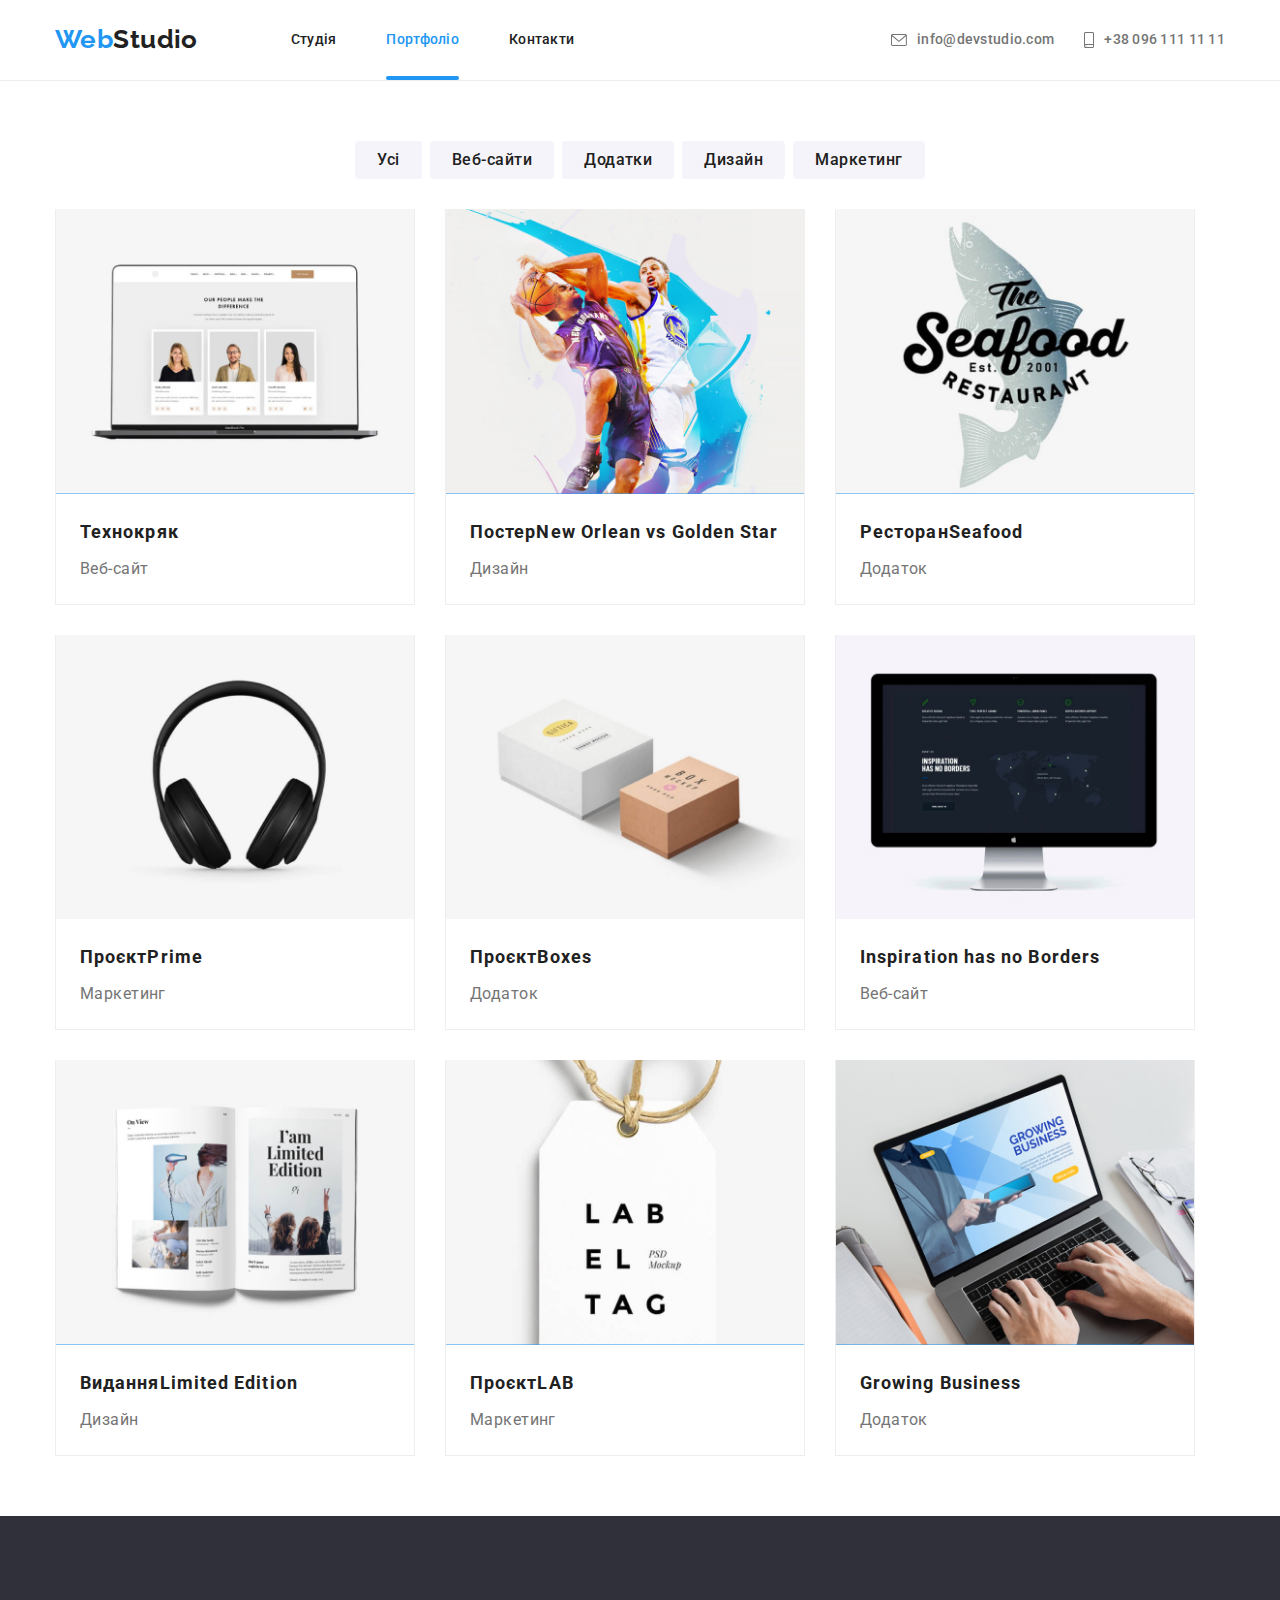
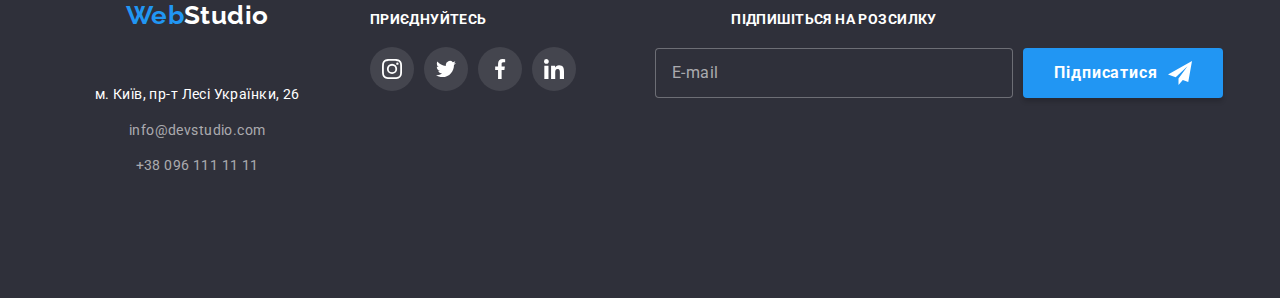
==== commit b01bd65c: "changes in portfolio" ====
--- a/portfolio.html
+++ b/portfolio.html
@@ -26,9 +26,9 @@
                 <a href="./index.html" class="logo link"><span class="navigation__web">Web</span>Studio</a>
                 <ul class="navigation-list list">
                     <li class="navigation-list__item"><a href="./index.html"
-                            class="navigation-list__link navigation-list__link--current link">Студія</a></li>
+                            class="navigation-list__link link">Студія</a></li>
                     <li class="navigation-list__item"><a href="./portfolio.html"
-                            class="navigation-list__link link">Портфоліо</a></li>
+                            class="navigation-list__link  navigation-list__link--current link">Портфоліо</a></li>
                     <li class="navigation-list__item"><a href="#" class="navigation-list__link link">Контакти</a></li>
                 </ul>
             </nav>
--- a/css/main.min.css
+++ b/css/main.min.css
@@ -1 +1 @@
-p,h1,h2,h3{margin:0}ul{margin:0px}.list{padding:0;margin:0}html{box-sizing:border-box}.navigation__link,.link{text-decoration:none}.list{list-style:none}body{font-family:var(--main-font);font-size:14px;line-height:1.71;letter-spacing:.03em;color:var(--primary-text-color);background-color:var(--primary-white-color)}*,*::before,*::after{box-sizing:inherit}button{cursor:pointer}.visually-hidden{position:absolute;width:1px;height:1px;margin:-1px;border:0;padding:0;white-space:nowrap;-webkit-clip-path:inset(100%);clip-path:inset(100%);clip:rect(0 0 0 0);overflow:hidden}:root{--primary-title-color: #212121;--primary-text-color: #757575;--accent-color: #2196f3;--primary-white-color: #ffffff;--secondary-bg-color: #2f303a;--third-bg-color: #f5f4fa;--footer-color: rgba(255, 255, 255, 0.6);--hero-btn-background: #188ce8;--header-border-color: #ececec;--project-border-color: #eeeeee;--secondary-text-color: #afb1b8;--bg-footer-soc: rgba(255, 255, 255, 0.1);--bg-cover-color: rgba(33, 150, 243, 0.9);--backdrop-color: rgba(0, 0, 0, 0.2);--activity-bg-color: rgba(47, 48, 58, 0.8);--modal-border-color: rgba(33, 33, 33, 0.2);--placeholder-color: rgba(117, 117, 117, 0.5);--border-input-color: rgba(255, 255, 255, 0.3);--transition-timing: cubic-bezier(0.4, 0, 0.2, 1);--main-font: "Roboto", sans-serif}.container{width:100%;margin:0 auto;padding-left:15px;padding-right:15px}@media screen and (min-width: 480px){.container{width:480px}}@media screen and (min-width: 768px){.container{width:768px}}@media screen and (min-width: 1200px){.container{width:1200px}}@media screen and (max-width: 480px){.section{padding-top:60px;padding-bottom:60px}}.cont-header{display:flex;align-items:center;height:80px}.header{border-bottom:1px solid var(--header-border-color);position:relative}.logo{display:flex;padding-top:24px;padding-bottom:24px;margin-right:auto;font-family:"Raleway",sans-serif;font-weight:700;font-size:26px;line-height:1.19;color:var(--primary-title-color)}@media screen and (min-width: 768px){.logo{margin-right:88px}}@media screen and (min-width: 1200px){.logo{margin-right:93px}}.navigation__web{font-family:"Raleway",sans-serif;font-weight:700;font-size:26px;line-height:1.19;color:var(--accent-color)}.navigation{display:flex}.navigation-list{display:flex;align-items:center;display:none}.navigation-list .navigation-list__item:not(:last-child){margin-right:50px}@media screen and (min-width: 768px){.navigation-list{display:flex;margin-right:50px}}.navigation-list__link{position:relative;display:flex;font-weight:500;font-size:14px;line-height:1.14;letter-spacing:.02em;color:var(--primary-title-color);transition:color 250ms cubic-bezier(0.4, 0, 0.2, 1);padding-top:32px;padding-bottom:32px}.navigation-list__link:hover{color:var(--accent-color)}.navigation-list__link:hover::after{opacity:1}.navigation-list__link:focus{color:var(--accent-color)}.navigation-list__link::after{content:"";position:absolute;display:block;width:100%;height:4px;background-color:var(--accent-color);border-radius:2px;left:0;bottom:0;opacity:0;transition:opacity 250ms cubic-bezier(0.4, 0, 0.2, 1)}.navigation-list__link--current{color:var(--accent-color)}.navigation-list__link--current::after{content:"";position:absolute;display:block;width:100%;height:4px;background-color:var(--accent-color);border-radius:2px;left:0;bottom:0;opacity:1}.connection{display:flex;margin-left:auto;align-items:center;display:none}@media screen and (min-width: 768px){.connection .connection__item:not(:last-child){margin-right:0}}@media screen and (min-width: 1200px){.connection .connection__item:not(:last-child){margin-right:30px}}@media screen and (min-width: 768px){.connection{display:block}}@media screen and (min-width: 1200px){.connection{display:flex}}.connection__contact{display:flex;align-items:center;font-weight:500;font-size:12px;line-height:1.7;letter-spacing:.02em;color:var(--primary-text-color);fill:var(--primary-text-color);text-decoration:none;transition:color 250ms cubic-bezier(0.4, 0, 0.2, 1)}.connection__contact:hover,.connection__contact:focus{color:var(--accent-color)}@media screen and (min-width: 1200px){.connection__contact{font-size:14px;line-height:1.14}}.mail-icon{fill:currentColor;margin-right:10px}@media screen and (min-width: 768px){.mail-icon{height:10px;width:14px}}@media screen and (min-width: 1200px){.mail-icon{height:12px;width:16px}}.tell-icon{fill:currentColor;margin-right:10px}@media screen and (min-width: 768px){.tell-icon{height:14px;width:10px}}@media screen and (min-width: 1200px){.tell-icon{height:16px;width:10px}}.menu-open{display:inline-flex;margin-left:auto;padding:0;border:none;background-color:rgba(0,0,0,0);transition:fill 250ms cubic-bezier(0.4, 0, 0.2, 1)}.menu-open:hover,.menu-open:focus{fill:var(--accent-color)}@media screen and (min-width: 768px){.menu-open{display:none}}.mobile-menu{position:fixed;width:100vw;height:100vh;background-color:var(--primary-white-color);top:0px;left:0px;right:0px;transition:left 250ms cubic-bezier(0.4, 0, 0.2, 1),visibility 250ms cubic-bezier(0.4, 0, 0.2, 1)}.mobile-menu .container{display:block;height:100%;padding-left:40px}.mobile-menu.is-hidden{left:-1000px;right:auto}@media screen and (min-width: 768px){.mobile-menu{display:none}}.menu-close{display:block;margin-left:auto;margin-right:0;border:none;background-color:rgba(0,0,0,0);transition:fill 250ms cubic-bezier(0.4, 0, 0.2, 1)}.menu-close:hover,.menu-close:focus{fill:var(--accent-color)}.mob-navigation-link{font-weight:500;font-size:40px;line-height:1.18;letter-spacing:.02em;color:var(--primary-title-color)}.mob-navigation-link:hover,.mob-navigation-link:focus{color:var(--accent-color)}.mob-navigation-item:not(:last-child){margin-bottom:32px}.connection__tel{font-weight:500;font-size:34px;line-height:1.18;letter-spacing:.02em;color:var(--accent-color)}.connection__email{font-weight:500;font-size:24px;line-height:1.17;letter-spacing:.02em;color:var(--primary-text-color)}.mob-social{display:flex;flex-wrap:wrap}.mob-social-link{font-weight:500;font-size:18px;line-height:22px;letter-spacing:.02em;color:var(--accent-color)}.mob-social-item{padding-right:10px}.mob-social-item:not(:last-child){margin-right:10px}.mob-social-item:not(:last-child){border-right:1px solid rgba(33,33,33,.2)}.mob-connection-item:not(:last-child){margin-bottom:32px}.mob-connection{margin-bottom:64px}.menu-content{padding-top:21px;padding-right:0;padding-bottom:48px;padding-left:0;display:flex;flex-direction:column;height:100vh;justify-content:space-between}.hero{text-align:center;background-image:linear-gradient(rgba(47, 48, 58, 0.4), rgba(47, 48, 58, 0.4)),url("../images/herobg_mobile.jpg");background-repeat:no-repeat;background-size:cover;background-position:center;max-width:1600px;padding-top:200px;padding-bottom:200px;margin:auto}@media(min-device-pixel-ratio: 2),(-webkit-min-device-pixel-ratio: 2),(min-resolution: 192dpi),(min-resolution: 2dppx){.hero{background-image:linear-gradient(rgba(47, 48, 58, 0.4), rgba(47, 48, 58, 0.4)),url("../images/herobg_mobile-2x.jpg")}}@media screen and (min-width: 768px){.hero{background-image:linear-gradient(rgba(47, 48, 58, 0.4), rgba(47, 48, 58, 0.4)),url("../images/herobg_tablet.jpg")}}@media screen and (min-width: 768px)and (min-device-pixel-ratio: 2),screen and (min-width: 768px)and (-webkit-min-device-pixel-ratio: 2),screen and (min-width: 768px)and (min-resolution: 192dpi),screen and (min-width: 768px)and (min-resolution: 2dppx){.hero{background-image:linear-gradient(rgba(47, 48, 58, 0.4), rgba(47, 48, 58, 0.4)),url("../images/herobg_tablet-2x.jpg")}}@media screen and (min-width: 1200px){.hero{background-image:linear-gradient(rgba(47, 48, 58, 0.4), rgba(47, 48, 58, 0.4)),url("../images/herobg.jpg")}}@media screen and (min-width: 1200px)and (min-device-pixel-ratio: 2),screen and (min-width: 1200px)and (-webkit-min-device-pixel-ratio: 2),screen and (min-width: 1200px)and (min-resolution: 192dpi),screen and (min-width: 1200px)and (min-resolution: 2dppx){.hero{background-image:linear-gradient(rgba(47, 48, 58, 0.4), rgba(47, 48, 58, 0.4)),url("../images/herobg-2x.jpg")}}@media screen and (min-width: 768px){.hero-container{max-width:390px}}@media screen and (min-width: 1200px){.hero-container{max-width:696px}}.hero-container__title{display:inline-block;margin-bottom:30px;font-weight:900;font-size:26px;line-height:1.36;letter-spacing:.06em;text-transform:uppercase;color:var(--primary-white-color)}@media screen and (min-width: 768px){.hero-container__title{max-width:360px}}@media screen and (min-width: 1200px){.hero-container__title{font-size:44px;max-width:696px}}.btn{border:none;padding:10px 32px;border-radius:4px;min-width:200px;font-family:inherit;font-weight:700;font-size:16px;line-height:1.9;letter-spacing:.06em;color:var(--primary-white-color);background:var(--accent-color);transition:color 250ms cubic-bezier(0.4, 0, 0.2, 1)}.btn:hover,.btn:focus{background-color:var(--hero-btn-background)}.feature__list{display:flex;flex-wrap:wrap;justify-content:center;gap:30px}.feature-list__item{flex-basis:100%}@media screen and (min-width: 768px){.feature-list__item{flex-basis:calc((100% - 60px)/2)}}@media screen and (min-width: 1200px){.feature-list__item{flex-basis:calc((100% - 120px)/4)}}.feature-list__icon{display:flex;width:100%;height:120px;align-items:center;justify-content:center;background-color:var(--third-bg-color);margin-bottom:30px;border-radius:4px}.feature-list__name{margin-bottom:10px;font-size:14px;line-height:1.17;letter-spacing:.03em;text-transform:uppercase;color:var(--primary-title-color);margin-left:auto;margin-right:auto;text-align:center}@media screen and (min-width: 768px){.feature-list__name{text-align:left}}@media screen and (max-width: 1199px){.activity{display:none}}.no-padding{padding-top:0}.cards__title{margin-bottom:50px;font-size:36px;line-height:1.17;text-align:center;color:var(--primary-title-color)}.cards__list{display:flex}.cards__list .cards__item:not(:last-child){margin-right:30px}.cards__img{display:block;width:100%;height:auto}.cards__thumb{position:relative}.cards__text{position:absolute;bottom:0;display:flex;align-items:center;justify-content:center;height:70px;width:100%;font-weight:700;font-size:14px;line-height:1.14;text-align:center;letter-spacing:.03em;text-transform:uppercase;color:var(--primary-white-color);background-color:var(--activity-bg-color)}.team{background-color:var(--third-bg-color)}.card-set__list{display:flex;flex-wrap:wrap;justify-content:center;gap:30px}.card-set__item{flex-basis:100%;box-shadow:0px 1px 3px rgba(0,0,0,.12),0px 1px 1px rgba(0,0,0,.14),0px 2px 1px rgba(0,0,0,.2);border-radius:0px 0px 4px 4px;background-color:var(--primary-white-color)}@media screen and (min-width: 768px){.card-set__item{flex-basis:calc((100% - 60px)/2)}}@media screen and (min-width: 1200px){.card-set__item{flex-basis:calc((100% - 120px)/4)}}.card-set__title{margin-bottom:50px;font-size:36px;line-height:1.17;text-align:center;color:var(--primary-title-color)}.card-set__card{margin-top:0;margin-bottom:30px;width:100%}.card-set__name{margin-bottom:10px;font-weight:500;font-size:16px;line-height:1.19;text-align:center;color:var(--primary-title-color)}.card-set__text{margin-bottom:30px;font-size:16px;line-height:1.19;text-align:center;margin-bottom:16px;color:var(--primary-text-color)}.social{display:flex;justify-content:center;align-items:center}.social__item{width:44px;height:44px}.social__item:not(:last-child){margin-right:10px}.social__icons{fill:currentColor}.social__link{width:100%;height:100%;display:flex;border-radius:50%;justify-content:center;align-items:center;color:var(--secondary-text-color);transition:background-color 250ms cubic-bezier(0.4, 0, 0.2, 1),color 250ms cubic-bezier(0.4, 0, 0.2, 1)}.social__link:hover,.social__link:focus{color:var(--primary-white-color);background-color:var(--accent-color)}.icon-set__list{display:flex;flex-wrap:wrap;justify-content:center;gap:30px}.icon-set__title{margin-bottom:50px;font-size:36px;line-height:1.17;text-align:center;color:var(--primary-title-color)}.icon-set__item{flex-basis:calc((100% - 60px)/2)}@media screen and (min-width: 768px){.icon-set__item{flex-basis:calc((100% - 90px)/3)}}@media screen and (min-width: 1200px){.icon-set__item{flex-basis:calc((100% - 180px)/6)}}.icon-set__link{width:100%;height:100%;display:flex;justify-content:center;align-items:center;color:var(--secondary-text-color);border:1px solid var(--secondary-text-color);border-radius:4px;transition:color 250ms cubic-bezier(0.4, 0, 0.2, 1),border 250ms cubic-bezier(0.4, 0, 0.2, 1)}.icon-set__link:hover{color:var(--accent-color);border:1px solid var(--accent-color)}.icon-set__icon{fill:currentColor}.button{display:flex;flex-wrap:wrap;margin-bottom:40px;justify-content:flex-start}.button .button__item:not(:last-child){margin-right:8px}@media screen and (max-width: 767px){.button{width:329px;height:97px}}@media screen and (min-width: 768px){.button{justify-content:center;margin-bottom:30px}}@media screen and (min-width: 1200px){.button{justify-content:center;margin-bottom:30px}}.button__text{padding:6px 22px;border-radius:4px;border:none;font-family:inherit;font-weight:500;font-size:16px;line-height:1.63;letter-spacing:.03em;color:var(--primary-title-color);background:var(--third-bg-color);cursor:pointer;transition:color 250ms cubic-bezier(0.4, 0, 0.2, 1),background-color 250ms cubic-bezier(0.4, 0, 0.2, 1),box-shadow 250ms cubic-bezier(0.4, 0, 0.2, 1)}.button__text:hover,.button__text:focus{color:var(--primary-white-color);background:var(--accent-color);box-shadow:0px 3px 1px rgba(0,0,0,.1),0px 1px 2px rgba(0,0,0,.08),0px 2px 2px rgba(0,0,0,.12)}.card-list__set{display:flex;flex-wrap:wrap;justify-content:center;gap:30px}.card-list__item{flex-basis:100%;border-left:1px solid var(--project-border-color);border-bottom:1px solid var(--project-border-color);border-right:1px solid var(--project-border-color)}.card-list__item:hover .card-list__cover-text{transform:translateY(0)}@media screen and (min-width: 768px){.card-list__item{flex-basis:calc((100% - 60px)/2)}}@media screen and (min-width: 1200px){.card-list__item{flex-basis:calc((100% - 90px)/3)}}.card-list__image{margin-top:0;display:block;height:auto;width:100%}.card-list__thumb{position:relative;overflow:hidden}.card-list__cover-text{position:absolute;top:0;font-weight:400;font-size:18px;line-height:1.6;letter-spacing:.03em;color:var(--primary-white-color);background-color:var(--bg-cover-color);padding:63px 24px;height:100%;transform:translateY(100%);transition:transform 250ms cubic-bezier(0.4, 0, 0.2, 1)}.card-list__name{margin-bottom:4px;font-size:18px;line-height:2;letter-spacing:.06em;color:var(--primary-title-color)}.card-list__text{font-size:16px;line-height:1.88;color:var(--primary-text-color)}.card-list__title,.card-list__text{text-decoration:none}.card-list__border{padding:20px 24px}.card-list__link{display:block;transform:box-shadow 250ms cubic-bezier(0.4, 0, 0.2, 1)}.card-list__link:hover,.card-list__link:focus{box-shadow:0px 1px 1px rgba(0,0,0,.12),0px 4px 4px rgba(0,0,0,.06),1px 4px 6px rgba(0,0,0,.16)}.footer{padding-top:60px;padding-bottom:60px;display:block;background:var(--secondary-bg-color)}.footer-cont{display:flex;flex-wrap:wrap;justify-content:center}.footer-cont_wrap{display:block;margin-left:auto;margin-right:auto;margin-bottom:60px}@media screen and (min-width: 768px){.footer-cont_wrap{display:flex;align-items:baseline}}.address{display:flex;flex-direction:column;align-items:center}@media screen and (min-width: 768px){.address{padding-left:61px}}@media screen and (min-width: 1200px){.address{padding-left:0}}.address__logo{display:block;margin-top:0;margin-bottom:28px;margin-left:auto;margin-right:auto;font-family:"Raleway";font-weight:700;font-size:26px;line-height:1.19;color:var(--primary-white-color)}.logo__web{font-family:"Raleway";font-weight:700;font-size:26px;line-height:1.19;color:var(--accent-color)}.address__map{display:block;margin-top:0;font-style:normal;color:var(--primary-white-color);transition:color 250ms cubic-bezier(0.4, 0, 0.2, 1)}.address__map:hover,.address__map:focus{color:var(--accent-color)}.address__mail{display:block;margin-top:0;font-style:normal;color:var(--footer-color);transition:color 250ms cubic-bezier(0.4, 0, 0.2, 1)}.address__mail:hover{color:var(--accent-color)}.address__tel{display:block;margin-top:0;font-style:normal;color:var(--footer-color);transition:color 250ms cubic-bezier(0.4, 0, 0.2, 1)}.address__tel:hover{color:var(--accent-color)}.address__list{display:flex;flex-direction:column;align-items:center;margin-bottom:60px}@media screen and (min-width: 768px){.address__list{margin-bottom:60px}}@media screen and (min-width: 1200px){.address__list{flex-wrap:nowrap;margin-bottom:0}}.address__list .address__item:not(:last-child){margin-bottom:12px}.footer__address{display:inline-block}.footer__soc-container{display:flex;flex-direction:column;align-items:center}@media screen and (min-width: 768px){.footer__soc-container{padding-right:74px;margin-left:167px}}@media screen and (min-width: 1200px){.footer__soc-container{display:inline-block;margin-left:70px;padding:0}}.footer__title{font-weight:700;margin-bottom:20px;font-size:14px;line-height:1.17;letter-spacing:.03em;text-transform:uppercase;color:var(--primary-white-color)}.social__item--gap:not(:last-child){margin-right:10px}.social__link--color{color:var(--primary-white-color)}.social__link--background-color{background-color:var(--bg-footer-soc)}.subscription{display:block;width:100%;margin-left:auto;margin-right:auto}@media screen and (min-width: 1200px){.subscription{display:flex;align-items:flex-end}}@media screen and (min-width: 1200px){.subscription{display:flex;align-items:flex-end;margin-right:0;width:570px}}.input-set{display:flex;align-items:center;font-weight:700;font-size:14px;line-height:1.14;letter-spacing:.03em;text-transform:uppercase;color:var(--primary-white-color);margin-bottom:20px}@media screen and (min-width: 1200px){.input-set{margin-bottom:0}}.input-set__input{display:flex;align-items:center;padding-left:16px;margin-top:20px;height:50px;outline:none;color:var(--primary-white-color);border:1px solid var(--border-input-color);border-radius:4px;background-color:var(--secondary-bg-color)}.input-set__input::-moz-placeholder{font-weight:400;font-size:16px;line-height:1.25;letter-spacing:.03em;color:var(--footer-color);-moz-transition:border-color 250ms cubic-bezier(0.4, 0, 0.2, 1);transition:border-color 250ms cubic-bezier(0.4, 0, 0.2, 1)}.input-set__input:-ms-input-placeholder{font-weight:400;font-size:16px;line-height:1.25;letter-spacing:.03em;color:var(--footer-color);-ms-transition:border-color 250ms cubic-bezier(0.4, 0, 0.2, 1);transition:border-color 250ms cubic-bezier(0.4, 0, 0.2, 1)}.input-set__input::placeholder{font-weight:400;font-size:16px;line-height:1.25;letter-spacing:.03em;color:var(--footer-color);transition:border-color 250ms cubic-bezier(0.4, 0, 0.2, 1)}.input-set__input:hover,.input-set__input:focus{border-color:var(--accent-color)}@media screen and (min-width: 768px){.input-set__input{width:450px}}@media screen and (min-width: 1200px){.input-set__input{width:358px}}.subscription-button{display:flex;justify-content:center;align-items:center;border:none;border-radius:4px;min-width:200px;height:50px;font-family:inherit;font-weight:700;font-size:16px;line-height:1.88;padding:6px 22px;letter-spacing:.06em;color:var(--primary-white-color);background:var(--accent-color);box-shadow:0px 4px 4px rgba(0,0,0,.15);margin-left:auto;margin-right:auto;transition:color 250ms cubic-bezier(0.4, 0, 0.2, 1)}.subscription-button:hover,.subscription-button:focus{background-color:var(--hero-btn-background)}@media screen and (min-width: 1200px){.subscription-button{margin-left:10px;margin-right:0}}.subscription-button__icon{fill:currentColor;margin-left:10px}.backdrop{position:fixed;top:0;left:0;width:100%;height:100%;overflow-y:scroll;background-color:var(--backdrop-color);transition:opacity 250ms cubic-bezier(0.4, 0, 0.2, 1),visibility 250ms cubic-bezier(0.4, 0, 0.2, 1)}.backdrop.is-hidden .modal{transform:translate(-50%, -50%) scaleY(0)}.backdrop.is-hidden{visibility:hidden;opacity:hidden;pointer-events:none}.modal{position:absolute;top:50%;left:50%;transform:translate(-50%, -50%) scale(1);width:450px;min-height:609px;background-color:var(--primary-white-color);border-radius:4px;transition:transform 250ms cubic-bezier(0.4, 0, 0.2, 1);padding:40px}@media screen and (max-width: 480px){.modal{width:95%}}@media screen and (min-width: 1200px){.modal{width:528px;min-height:581px}}.modal-close{position:absolute;display:flex;top:8px;right:8px;width:30px;height:30px;background-color:var(--primary-white-color);border:1px solid rgba(0,0,0,.1);border-radius:50%;align-items:center;justify-content:center;cursor:pointer;transition:fill 250ms cubic-bezier(0.4, 0, 0.2, 1)}.modal-close:hover,.modal-close:focus{fill:var(--accent-color)}.form__heading{font-weight:700;font-size:20px;line-height:1.15;letter-spacing:.03em;color:var(--primary-title-color);margin-bottom:12px;text-align:center}.input-wrapper__input{display:flex;outline:none;width:100%;height:40px;border:1px solid var(--modal-border-color);border-radius:4px;padding-left:42px;margin-bottom:10px;cursor:pointer;transition:border-color 250ms cubic-bezier(0.4, 0, 0.2, 1)}.input-wrapper__input:hover,.input-wrapper__input:focus{border-color:var(--accent-color)}.input-wrapper__input:hover+svg,.input-wrapper__input:focus+svg{fill:var(--accent-color)}.input-wrapper__input .input-group{display:block}.input-group__text{display:block;font-weight:400;font-size:12px;line-height:1.17;letter-spacing:.01em;color:var(--primary-text-color);margin-bottom:4px}.input-group__input{display:flex;width:100%;height:120px;border:1px solid var(--modal-border-color);border-radius:4px;padding:12px 16px;resize:none;margin-bottom:20px;cursor:pointer;outline:none;transition:border-color 250ms cubic-bezier(0.4, 0, 0.2, 1)}.input-group__input:hover,.input-group__input:focus{border-color:var(--accent-color)}.input-group__input::-moz-placeholder{font-weight:400;font-size:12px;line-height:1.17;letter-spacing:.01em;color:var(--placeholder-color)}.input-group__input:-ms-input-placeholder{font-weight:400;font-size:12px;line-height:1.17;letter-spacing:.01em;color:var(--placeholder-color)}.input-group__input::placeholder{font-weight:400;font-size:12px;line-height:1.17;letter-spacing:.01em;color:var(--placeholder-color)}.input-wrapper__icon{position:absolute;top:50%;left:12px;transform:translateY(-50%);transition:fill 250ms cubic-bezier(0.4, 0, 0.2, 1)}.input-wrapper{position:relative}.input-group__label{display:flex;align-items:center;justify-content:center;margin-top:0;font-size:14px}.input-group__a-checkbox{color:#2196f3}.input-group__check{width:16px;height:15px;border:2px solid var(--primary-title-color);border-radius:2px;margin-right:8px;display:flex;align-items:center;justify-content:center;transition:fill 250ms cubic-bezier(0.4, 0, 0.2, 1)}.input-group__check svg{fill:rgba(0,0,0,0)}.input-group__checkbox:checked+label>.input-group__check{border:none;background-color:var(--accent-color)}.input-group__checkbox:checked+label>.input-group__check svg{fill:var(--primary-white-color)}.input-text{font-size:12px;line-height:1.17}@media screen and (min-width: 1200px){.input-text{font-size:14px}}.send-button{border:none;padding:10px 52px;border-radius:4px;min-width:200px;font-family:inherit;font-weight:700;font-size:16px;line-height:1.9;letter-spacing:.06em;color:var(--primary-white-color);background:var(--accent-color);box-shadow:0px 4px 4px rgba(0,0,0,.15);transition:color 250ms cubic-bezier(0.4, 0, 0.2, 1);display:block;margin-top:30px;margin-bottom:0;margin-left:auto;margin-right:auto}.send-button:hover,.send-button:focus{background-color:var(--hero-btn-background)}/*# sourceMappingURL=main.min.css.map */+p,h1,h2,h3{margin:0}ul{margin:0px}.list{padding:0;margin:0}html{box-sizing:border-box}.navigation__link,.link{text-decoration:none}.list{list-style:none}body{font-family:var(--main-font);font-size:14px;line-height:1.71;letter-spacing:.03em;color:var(--primary-text-color);background-color:var(--primary-white-color)}*,*::before,*::after{box-sizing:inherit}button{cursor:pointer}.visually-hidden{position:absolute;width:1px;height:1px;margin:-1px;border:0;padding:0;white-space:nowrap;-webkit-clip-path:inset(100%);clip-path:inset(100%);clip:rect(0 0 0 0);overflow:hidden}:root{--primary-title-color: #212121;--primary-text-color: #757575;--accent-color: #2196f3;--primary-white-color: #ffffff;--secondary-bg-color: #2f303a;--third-bg-color: #f5f4fa;--footer-color: rgba(255, 255, 255, 0.6);--hero-btn-background: #188ce8;--header-border-color: #ececec;--project-border-color: #eeeeee;--secondary-text-color: #afb1b8;--bg-footer-soc: rgba(255, 255, 255, 0.1);--bg-cover-color: rgba(33, 150, 243, 0.9);--backdrop-color: rgba(0, 0, 0, 0.2);--activity-bg-color: rgba(47, 48, 58, 0.8);--modal-border-color: rgba(33, 33, 33, 0.2);--placeholder-color: rgba(117, 117, 117, 0.5);--border-input-color: rgba(255, 255, 255, 0.3);--transition-timing: cubic-bezier(0.4, 0, 0.2, 1);--main-font: "Roboto", sans-serif}.container{width:100%;margin:0 auto;padding-left:15px;padding-right:15px}@media screen and (min-width: 480px){.container{width:480px}}@media screen and (min-width: 768px){.container{width:768px}}@media screen and (min-width: 1200px){.container{width:1200px}}@media screen and (max-width: 480px){.section{padding-top:60px;padding-bottom:60px}}.cont-header{display:flex;align-items:center;height:80px}.header{border-bottom:1px solid var(--header-border-color);position:relative}.logo{display:flex;padding-top:24px;padding-bottom:24px;margin-right:auto;font-family:"Raleway",sans-serif;font-weight:700;font-size:26px;line-height:1.19;color:var(--primary-title-color)}@media screen and (min-width: 768px){.logo{margin-right:88px}}@media screen and (min-width: 1200px){.logo{margin-right:93px}}.navigation__web{font-family:"Raleway",sans-serif;font-weight:700;font-size:26px;line-height:1.19;color:var(--accent-color)}.navigation{display:flex}.navigation-list{display:flex;align-items:center;display:none}.navigation-list .navigation-list__item:not(:last-child){margin-right:50px}@media screen and (min-width: 768px){.navigation-list{display:flex;margin-right:50px}}.navigation-list__link{position:relative;display:flex;font-weight:500;font-size:14px;line-height:1.14;letter-spacing:.02em;color:var(--primary-title-color);transition:color 250ms cubic-bezier(0.4, 0, 0.2, 1);padding-top:32px;padding-bottom:32px}.navigation-list__link:hover{color:var(--accent-color)}.navigation-list__link:hover::after{opacity:1}.navigation-list__link:focus{color:var(--accent-color)}.navigation-list__link::after{content:"";position:absolute;display:block;width:100%;height:4px;background-color:var(--accent-color);border-radius:2px;left:0;bottom:0;opacity:0;transition:opacity 250ms cubic-bezier(0.4, 0, 0.2, 1)}.navigation-list__link--current{color:var(--accent-color)}.navigation-list__link--current::after{content:"";position:absolute;display:block;width:100%;height:4px;background-color:var(--accent-color);border-radius:2px;left:0;bottom:0;opacity:1}.connection{display:flex;margin-left:auto;align-items:center;display:none}@media screen and (min-width: 768px){.connection .connection__item:not(:last-child){margin-right:0}}@media screen and (min-width: 1200px){.connection .connection__item:not(:last-child){margin-right:30px}}@media screen and (min-width: 768px){.connection{display:block}}@media screen and (min-width: 1200px){.connection{display:flex}}.connection__contact{display:flex;align-items:center;font-weight:500;font-size:12px;line-height:1.7;letter-spacing:.02em;color:var(--primary-text-color);fill:var(--primary-text-color);text-decoration:none;transition:color 250ms cubic-bezier(0.4, 0, 0.2, 1)}.connection__contact:hover,.connection__contact:focus{color:var(--accent-color)}@media screen and (min-width: 1200px){.connection__contact{font-size:14px;line-height:1.14}}.mail-icon{fill:currentColor;margin-right:10px}@media screen and (min-width: 768px){.mail-icon{height:10px;width:14px}}@media screen and (min-width: 1200px){.mail-icon{height:12px;width:16px}}.tell-icon{fill:currentColor;margin-right:10px}@media screen and (min-width: 768px){.tell-icon{height:14px;width:10px}}@media screen and (min-width: 1200px){.tell-icon{height:16px;width:10px}}.menu-open{display:inline-flex;margin-left:auto;padding:0;border:none;background-color:rgba(0,0,0,0);transition:fill 250ms cubic-bezier(0.4, 0, 0.2, 1)}.menu-open:hover,.menu-open:focus{fill:var(--accent-color)}@media screen and (min-width: 768px){.menu-open{display:none}}.mobile-menu{position:fixed;width:100vw;height:100vh;background-color:var(--primary-white-color);top:0px;left:0px;right:0px;transition:left 250ms cubic-bezier(0.4, 0, 0.2, 1),visibility 250ms cubic-bezier(0.4, 0, 0.2, 1)}.mobile-menu .container{display:block;height:100%;padding-left:40px}.mobile-menu.is-hidden{left:-1000px;right:auto}@media screen and (min-width: 768px){.mobile-menu{display:none}}.menu-close{display:block;margin-left:auto;margin-right:0;border:none;background-color:rgba(0,0,0,0);transition:fill 250ms cubic-bezier(0.4, 0, 0.2, 1)}.menu-close:hover,.menu-close:focus{fill:var(--accent-color)}.mob-navigation-link{font-weight:500;font-size:40px;line-height:1.18;letter-spacing:.02em;color:var(--primary-title-color)}.mob-navigation-link:hover,.mob-navigation-link:focus{color:var(--accent-color)}.mob-navigation-item:not(:last-child){margin-bottom:32px}.connection__tel{font-weight:500;font-size:34px;line-height:1.18;letter-spacing:.02em;color:var(--accent-color)}.connection__email{font-weight:500;font-size:24px;line-height:1.17;letter-spacing:.02em;color:var(--primary-text-color)}.mob-social{display:flex;flex-wrap:wrap}.mob-social-link{font-weight:500;font-size:18px;line-height:22px;letter-spacing:.02em;color:var(--accent-color)}.mob-social-item{padding-right:10px}.mob-social-item:not(:last-child){margin-right:10px}.mob-social-item:not(:last-child){border-right:1px solid rgba(33,33,33,.2)}.mob-connection-item:not(:last-child){margin-bottom:32px}.mob-connection{margin-bottom:64px}.menu-content{padding-top:21px;padding-right:0;padding-bottom:48px;padding-left:0;display:flex;flex-direction:column;height:100vh;justify-content:space-between}.hero{text-align:center;background-image:linear-gradient(rgba(47, 48, 58, 0.4), rgba(47, 48, 58, 0.4)),url("../images/herobg_mobile.jpg");background-repeat:no-repeat;background-size:cover;background-position:center;max-width:1600px;padding-top:200px;padding-bottom:200px;margin:auto}@media(min-device-pixel-ratio: 2),(-webkit-min-device-pixel-ratio: 2),(min-resolution: 192dpi),(min-resolution: 2dppx){.hero{background-image:linear-gradient(rgba(47, 48, 58, 0.4), rgba(47, 48, 58, 0.4)),url("../images/herobg_mobile-2x.jpg")}}@media screen and (min-width: 768px){.hero{background-image:linear-gradient(rgba(47, 48, 58, 0.4), rgba(47, 48, 58, 0.4)),url("../images/herobg_tablet.jpg")}}@media screen and (min-width: 768px)and (min-device-pixel-ratio: 2),screen and (min-width: 768px)and (-webkit-min-device-pixel-ratio: 2),screen and (min-width: 768px)and (min-resolution: 192dpi),screen and (min-width: 768px)and (min-resolution: 2dppx){.hero{background-image:linear-gradient(rgba(47, 48, 58, 0.4), rgba(47, 48, 58, 0.4)),url("../images/herobg_tablet-2x.jpg")}}@media screen and (min-width: 1200px){.hero{background-image:linear-gradient(rgba(47, 48, 58, 0.4), rgba(47, 48, 58, 0.4)),url("../images/herobg.jpg")}}@media screen and (min-width: 1200px)and (min-device-pixel-ratio: 2),screen and (min-width: 1200px)and (-webkit-min-device-pixel-ratio: 2),screen and (min-width: 1200px)and (min-resolution: 192dpi),screen and (min-width: 1200px)and (min-resolution: 2dppx){.hero{background-image:linear-gradient(rgba(47, 48, 58, 0.4), rgba(47, 48, 58, 0.4)),url("../images/herobg-2x.jpg")}}@media screen and (min-width: 768px){.hero-container{max-width:390px}}@media screen and (min-width: 1200px){.hero-container{max-width:696px}}.hero-container__title{display:inline-block;margin-bottom:30px;font-weight:900;font-size:26px;line-height:1.36;letter-spacing:.06em;text-transform:uppercase;color:var(--primary-white-color)}@media screen and (min-width: 768px){.hero-container__title{max-width:360px}}@media screen and (min-width: 1200px){.hero-container__title{font-size:44px;max-width:696px}}.btn{border:none;padding:10px 32px;border-radius:4px;min-width:200px;font-family:inherit;font-weight:700;font-size:16px;line-height:1.9;letter-spacing:.06em;color:var(--primary-white-color);background:var(--accent-color);transition:color 250ms cubic-bezier(0.4, 0, 0.2, 1)}.btn:hover,.btn:focus{background-color:var(--hero-btn-background)}.feature__list{display:flex;flex-wrap:wrap;justify-content:center;gap:30px}.feature-list__item{flex-basis:100%}@media screen and (min-width: 768px){.feature-list__item{flex-basis:calc((100% - 60px)/2)}}@media screen and (min-width: 1200px){.feature-list__item{flex-basis:calc((100% - 120px)/4)}}.feature-list__icon{display:flex;width:100%;height:120px;align-items:center;justify-content:center;background-color:var(--third-bg-color);margin-bottom:30px;border-radius:4px}.feature-list__name{margin-bottom:10px;font-size:14px;line-height:1.17;letter-spacing:.03em;text-transform:uppercase;color:var(--primary-title-color);margin-left:auto;margin-right:auto;text-align:center}@media screen and (min-width: 768px){.feature-list__name{text-align:left}}@media screen and (max-width: 1199px){.activity{display:none}}.no-padding{padding-top:0}.cards__title{margin-bottom:50px;font-size:36px;line-height:1.17;text-align:center;color:var(--primary-title-color)}.cards__list{display:flex}.cards__list .cards__item:not(:last-child){margin-right:30px}.cards__img{display:block;width:100%;height:auto}.cards__thumb{position:relative}.cards__text{position:absolute;bottom:0;display:flex;align-items:center;justify-content:center;height:70px;width:100%;font-weight:700;font-size:14px;line-height:1.14;text-align:center;letter-spacing:.03em;text-transform:uppercase;color:var(--primary-white-color);background-color:var(--activity-bg-color)}.team{background-color:var(--third-bg-color)}.card-set__list{display:flex;flex-wrap:wrap;justify-content:center;gap:30px}.card-set__item{flex-basis:100%;box-shadow:0px 1px 3px rgba(0,0,0,.12),0px 1px 1px rgba(0,0,0,.14),0px 2px 1px rgba(0,0,0,.2);border-radius:0px 0px 4px 4px;background-color:var(--primary-white-color)}@media screen and (min-width: 768px){.card-set__item{flex-basis:calc((100% - 60px)/2)}}@media screen and (min-width: 1200px){.card-set__item{flex-basis:calc((100% - 120px)/4)}}.card-set__title{margin-bottom:50px;font-size:36px;line-height:1.17;text-align:center;color:var(--primary-title-color)}.card-set__card{margin-top:0;margin-bottom:30px;width:100%}.card-set__name{margin-bottom:10px;font-weight:500;font-size:16px;line-height:1.19;text-align:center;color:var(--primary-title-color)}.card-set__text{margin-bottom:30px;font-size:16px;line-height:1.19;text-align:center;margin-bottom:16px;color:var(--primary-text-color)}.social{display:flex;justify-content:center;align-items:center}.social__item{width:44px;height:44px}.social__item:not(:last-child){margin-right:10px}.social__icons{fill:currentColor}.social__link{width:100%;height:100%;display:flex;border-radius:50%;justify-content:center;align-items:center;color:var(--secondary-text-color);transition:background-color 250ms cubic-bezier(0.4, 0, 0.2, 1),color 250ms cubic-bezier(0.4, 0, 0.2, 1)}.social__link:hover,.social__link:focus{color:var(--primary-white-color);background-color:var(--accent-color)}.icon-set__list{display:flex;flex-wrap:wrap;justify-content:center;gap:30px}.icon-set__title{margin-bottom:50px;font-size:36px;line-height:1.17;text-align:center;color:var(--primary-title-color)}.icon-set__item{flex-basis:calc((100% - 60px)/2)}@media screen and (min-width: 768px){.icon-set__item{flex-basis:calc((100% - 90px)/3)}}@media screen and (min-width: 1200px){.icon-set__item{flex-basis:calc((100% - 180px)/6)}}.icon-set__link{width:100%;height:100%;display:flex;justify-content:center;align-items:center;color:var(--secondary-text-color);border:1px solid var(--secondary-text-color);border-radius:4px;transition:color 250ms cubic-bezier(0.4, 0, 0.2, 1),border 250ms cubic-bezier(0.4, 0, 0.2, 1)}.icon-set__link:hover{color:var(--accent-color);border:1px solid var(--accent-color)}.icon-set__icon{fill:currentColor}.button{display:flex;flex-wrap:wrap;margin-bottom:40px;justify-content:flex-start}.button .button__item:not(:last-child){margin-right:8px}@media screen and (max-width: 767px){.button{width:329px;height:97px}}@media screen and (min-width: 768px){.button{justify-content:center;margin-bottom:30px}}@media screen and (min-width: 1200px){.button{justify-content:center;margin-bottom:30px}}.button__text{padding:6px 22px;border-radius:4px;border:none;font-family:inherit;font-weight:500;font-size:16px;line-height:1.63;letter-spacing:.03em;color:var(--primary-title-color);background:var(--third-bg-color);cursor:pointer;transition:color 250ms cubic-bezier(0.4, 0, 0.2, 1),background-color 250ms cubic-bezier(0.4, 0, 0.2, 1),box-shadow 250ms cubic-bezier(0.4, 0, 0.2, 1)}.button__text:hover,.button__text:focus{color:var(--primary-white-color);background:var(--accent-color);box-shadow:0px 3px 1px rgba(0,0,0,.1),0px 1px 2px rgba(0,0,0,.08),0px 2px 2px rgba(0,0,0,.12)}.card-list__set{display:flex;flex-wrap:wrap;justify-content:left;gap:30px}.card-list__item{flex-basis:100%;border-left:1px solid var(--project-border-color);border-bottom:1px solid var(--project-border-color);border-right:1px solid var(--project-border-color)}.card-list__item:hover .card-list__cover-text{transform:translateY(0)}@media screen and (min-width: 768px){.card-list__item{flex-basis:calc((100% - 60px)/2)}}@media screen and (min-width: 1200px){.card-list__item{flex-basis:calc((100% - 90px)/3)}}.card-list__image{margin-top:0;display:block;height:auto;width:100%}.card-list__thumb{position:relative;overflow:hidden}.card-list__cover-text{position:absolute;top:0;font-weight:400;font-size:18px;line-height:1.6;letter-spacing:.03em;color:var(--primary-white-color);background-color:var(--bg-cover-color);padding:63px 24px;height:100%;transform:translateY(100%);transition:transform 250ms cubic-bezier(0.4, 0, 0.2, 1)}.card-list__name{margin-bottom:4px;font-size:18px;line-height:2;letter-spacing:.06em;color:var(--primary-title-color)}.card-list__text{font-size:16px;line-height:1.88;color:var(--primary-text-color)}.card-list__title,.card-list__text{text-decoration:none}.card-list__border{padding:20px 24px}.card-list__link{display:block;transform:box-shadow 250ms cubic-bezier(0.4, 0, 0.2, 1)}.card-list__link:hover,.card-list__link:focus{box-shadow:0px 1px 1px rgba(0,0,0,.12),0px 4px 4px rgba(0,0,0,.06),1px 4px 6px rgba(0,0,0,.16)}.footer{padding-top:60px;padding-bottom:60px;display:block;background:var(--secondary-bg-color)}.footer-cont{display:flex;flex-wrap:wrap;justify-content:center}.footer-cont_wrap{display:block;margin-left:auto;margin-right:auto;margin-bottom:60px}@media screen and (min-width: 768px){.footer-cont_wrap{display:flex;align-items:baseline}}.address{display:flex;flex-direction:column;align-items:center}@media screen and (min-width: 768px){.address{padding-left:61px}}@media screen and (min-width: 1200px){.address{padding-left:0}}.address__logo{display:block;margin-top:0;margin-bottom:28px;margin-left:auto;margin-right:auto;font-family:"Raleway";font-weight:700;font-size:26px;line-height:1.19;color:var(--primary-white-color)}.logo__web{font-family:"Raleway";font-weight:700;font-size:26px;line-height:1.19;color:var(--accent-color)}.address__map{display:block;margin-top:0;font-style:normal;color:var(--primary-white-color);transition:color 250ms cubic-bezier(0.4, 0, 0.2, 1)}.address__map:hover,.address__map:focus{color:var(--accent-color)}.address__mail{display:block;margin-top:0;font-style:normal;color:var(--footer-color);transition:color 250ms cubic-bezier(0.4, 0, 0.2, 1)}.address__mail:hover{color:var(--accent-color)}.address__tel{display:block;margin-top:0;font-style:normal;color:var(--footer-color);transition:color 250ms cubic-bezier(0.4, 0, 0.2, 1)}.address__tel:hover{color:var(--accent-color)}.address__list{display:flex;flex-direction:column;align-items:center;margin-bottom:60px}@media screen and (min-width: 768px){.address__list{margin-bottom:60px}}@media screen and (min-width: 1200px){.address__list{flex-wrap:nowrap;margin-bottom:0}}.address__list .address__item:not(:last-child){margin-bottom:12px}.footer__address{display:inline-block}.footer__soc-container{display:flex;flex-direction:column;align-items:center}@media screen and (min-width: 768px){.footer__soc-container{padding-right:74px;margin-left:167px}}@media screen and (min-width: 1200px){.footer__soc-container{display:inline-block;margin-left:70px;padding:0}}.footer__title{font-weight:700;margin-bottom:20px;font-size:14px;line-height:1.17;letter-spacing:.03em;text-transform:uppercase;color:var(--primary-white-color)}.social__item--gap:not(:last-child){margin-right:10px}.social__link--color{color:var(--primary-white-color)}.social__link--background-color{background-color:var(--bg-footer-soc)}.subscription{display:block;width:100%;margin-left:auto;margin-right:auto}@media screen and (min-width: 1200px){.subscription{display:flex;align-items:flex-end}}@media screen and (min-width: 1200px){.subscription{display:flex;align-items:flex-end;margin-right:0;width:570px}}.input-set{display:flex;align-items:center;font-weight:700;font-size:14px;line-height:1.14;letter-spacing:.03em;text-transform:uppercase;color:var(--primary-white-color);margin-bottom:20px}@media screen and (min-width: 1200px){.input-set{margin-bottom:0}}.input-set__input{display:flex;align-items:center;padding-left:16px;margin-top:20px;height:50px;outline:none;color:var(--primary-white-color);border:1px solid var(--border-input-color);border-radius:4px;background-color:var(--secondary-bg-color)}.input-set__input::-moz-placeholder{font-weight:400;font-size:16px;line-height:1.25;letter-spacing:.03em;color:var(--footer-color);-moz-transition:border-color 250ms cubic-bezier(0.4, 0, 0.2, 1);transition:border-color 250ms cubic-bezier(0.4, 0, 0.2, 1)}.input-set__input::placeholder{font-weight:400;font-size:16px;line-height:1.25;letter-spacing:.03em;color:var(--footer-color);transition:border-color 250ms cubic-bezier(0.4, 0, 0.2, 1)}.input-set__input:hover,.input-set__input:focus{border-color:var(--accent-color)}@media screen and (min-width: 768px){.input-set__input{width:450px}}@media screen and (min-width: 1200px){.input-set__input{width:358px}}.subscription-button{display:flex;justify-content:center;align-items:center;border:none;border-radius:4px;min-width:200px;height:50px;font-family:inherit;font-weight:700;font-size:16px;line-height:1.88;padding:6px 22px;letter-spacing:.06em;color:var(--primary-white-color);background:var(--accent-color);box-shadow:0px 4px 4px rgba(0,0,0,.15);margin-left:auto;margin-right:auto;transition:color 250ms cubic-bezier(0.4, 0, 0.2, 1)}.subscription-button:hover,.subscription-button:focus{background-color:var(--hero-btn-background)}@media screen and (min-width: 1200px){.subscription-button{margin-left:10px;margin-right:0}}.subscription-button__icon{fill:currentColor;margin-left:10px}.backdrop{position:fixed;top:0;left:0;width:100%;height:100%;overflow-y:scroll;background-color:var(--backdrop-color);transition:opacity 250ms cubic-bezier(0.4, 0, 0.2, 1),visibility 250ms cubic-bezier(0.4, 0, 0.2, 1)}.backdrop.is-hidden .modal{transform:translate(-50%, -50%) scaleY(0)}.backdrop.is-hidden{visibility:hidden;opacity:hidden;pointer-events:none}.modal{position:absolute;top:50%;left:50%;transform:translate(-50%, -50%) scale(1);width:450px;min-height:609px;background-color:var(--primary-white-color);border-radius:4px;transition:transform 250ms cubic-bezier(0.4, 0, 0.2, 1);padding:40px}@media screen and (max-width: 480px){.modal{width:95%}}@media screen and (min-width: 1200px){.modal{width:528px;min-height:581px}}.modal-close{position:absolute;display:flex;top:8px;right:8px;width:30px;height:30px;background-color:var(--primary-white-color);border:1px solid rgba(0,0,0,.1);border-radius:50%;align-items:center;justify-content:center;cursor:pointer;transition:fill 250ms cubic-bezier(0.4, 0, 0.2, 1)}.modal-close:hover,.modal-close:focus{fill:var(--accent-color)}.form__heading{font-weight:700;font-size:20px;line-height:1.15;letter-spacing:.03em;color:var(--primary-title-color);margin-bottom:12px;text-align:center}.input-wrapper__input{display:flex;outline:none;width:100%;height:40px;border:1px solid var(--modal-border-color);border-radius:4px;padding-left:42px;margin-bottom:10px;cursor:pointer;transition:border-color 250ms cubic-bezier(0.4, 0, 0.2, 1)}.input-wrapper__input:hover,.input-wrapper__input:focus{border-color:var(--accent-color)}.input-wrapper__input:hover+svg,.input-wrapper__input:focus+svg{fill:var(--accent-color)}.input-wrapper__input .input-group{display:block}.input-group__text{display:block;font-weight:400;font-size:12px;line-height:1.17;letter-spacing:.01em;color:var(--primary-text-color);margin-bottom:4px}.input-group__input{display:flex;width:100%;height:120px;border:1px solid var(--modal-border-color);border-radius:4px;padding:12px 16px;resize:none;margin-bottom:20px;cursor:pointer;outline:none;transition:border-color 250ms cubic-bezier(0.4, 0, 0.2, 1)}.input-group__input:hover,.input-group__input:focus{border-color:var(--accent-color)}.input-group__input::-moz-placeholder{font-weight:400;font-size:12px;line-height:1.17;letter-spacing:.01em;color:var(--placeholder-color)}.input-group__input::placeholder{font-weight:400;font-size:12px;line-height:1.17;letter-spacing:.01em;color:var(--placeholder-color)}.input-wrapper__icon{position:absolute;top:50%;left:12px;transform:translateY(-50%);transition:fill 250ms cubic-bezier(0.4, 0, 0.2, 1)}.input-wrapper{position:relative}.input-group__label{display:flex;align-items:center;justify-content:center;margin-top:0;font-size:14px}.input-group__a-checkbox{color:#2196f3}.input-group__check{width:16px;height:15px;border:2px solid var(--primary-title-color);border-radius:2px;margin-right:8px;display:flex;align-items:center;justify-content:center;transition:fill 250ms cubic-bezier(0.4, 0, 0.2, 1)}.input-group__check svg{fill:rgba(0,0,0,0)}.input-group__checkbox:checked+label>.input-group__check{border:none;background-color:var(--accent-color)}.input-group__checkbox:checked+label>.input-group__check svg{fill:var(--primary-white-color)}.input-text{font-size:12px;line-height:1.17}@media screen and (min-width: 1200px){.input-text{font-size:14px}}.send-button{border:none;padding:10px 52px;border-radius:4px;min-width:200px;font-family:inherit;font-weight:700;font-size:16px;line-height:1.9;letter-spacing:.06em;color:var(--primary-white-color);background:var(--accent-color);box-shadow:0px 4px 4px rgba(0,0,0,.15);transition:color 250ms cubic-bezier(0.4, 0, 0.2, 1);display:block;margin-top:30px;margin-bottom:0;margin-left:auto;margin-right:auto}.send-button:hover,.send-button:focus{background-color:var(--hero-btn-background)}/*# sourceMappingURL=main.min.css.map */